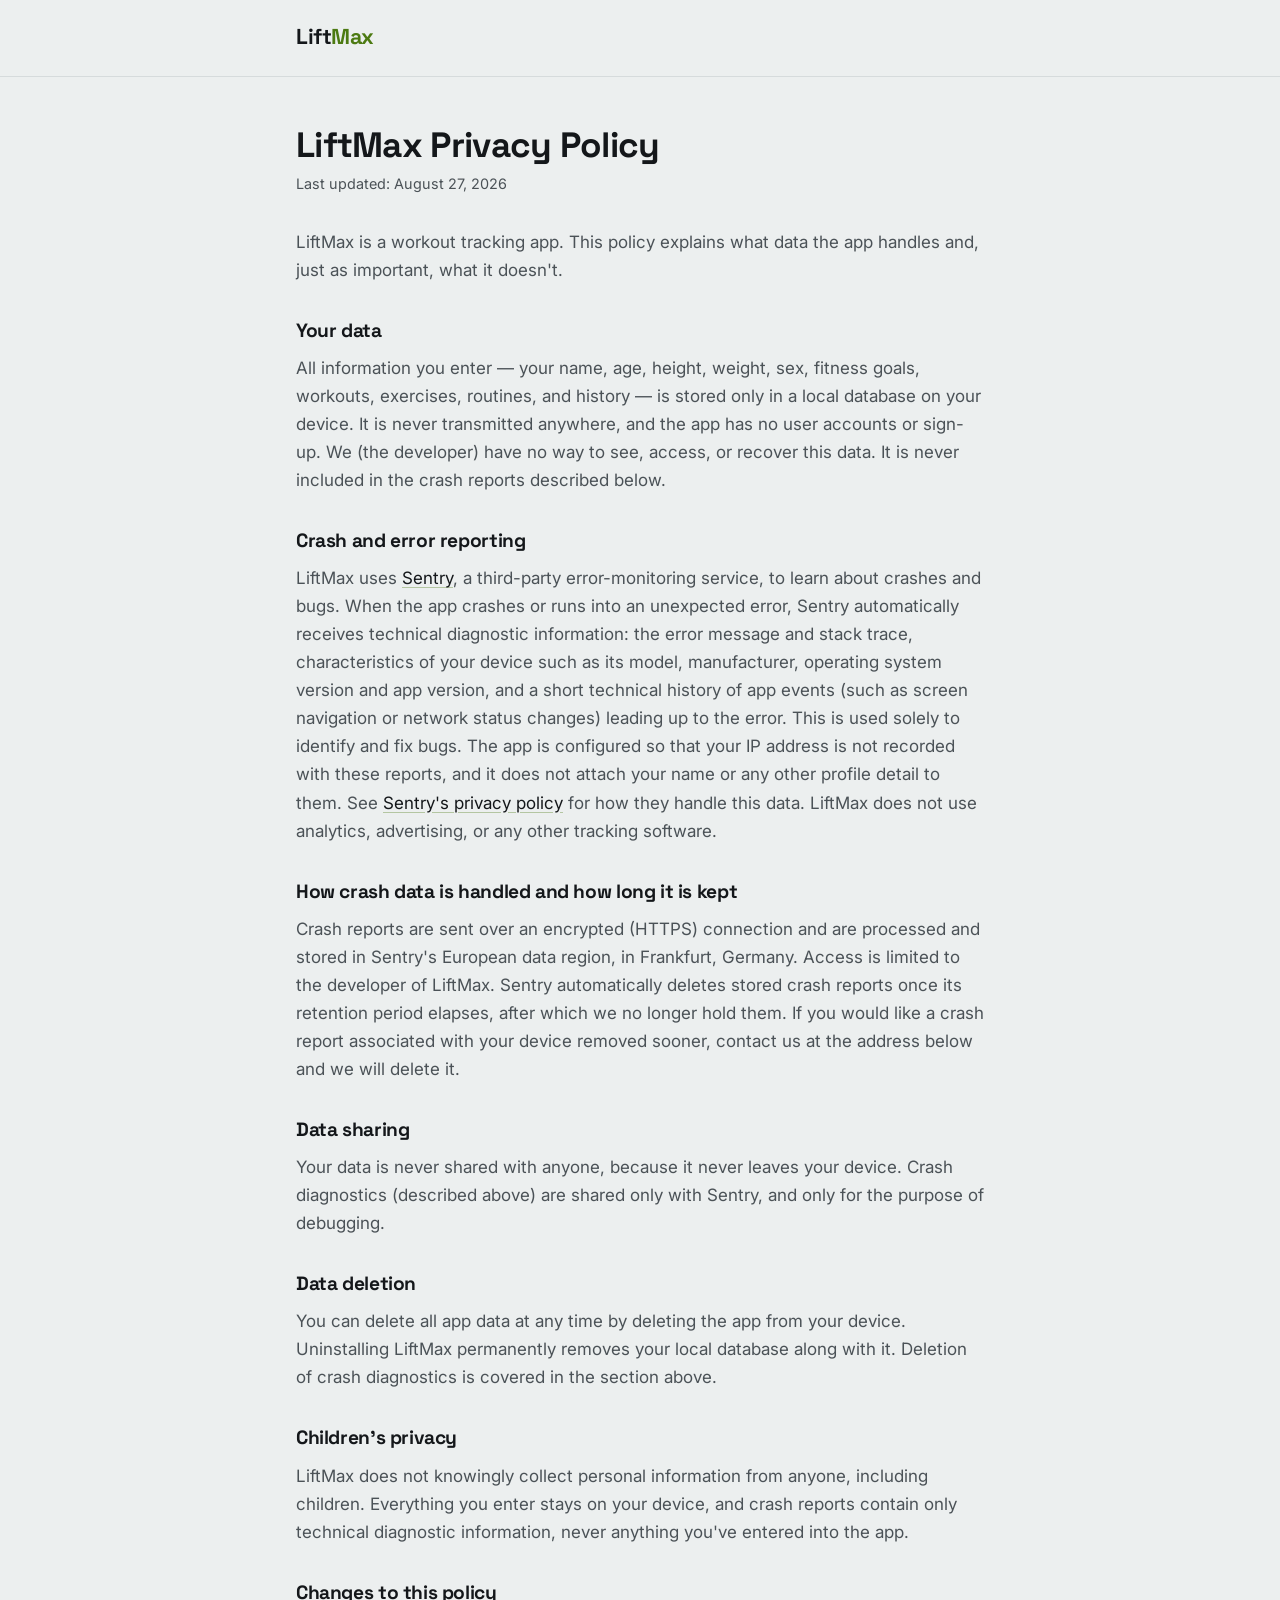
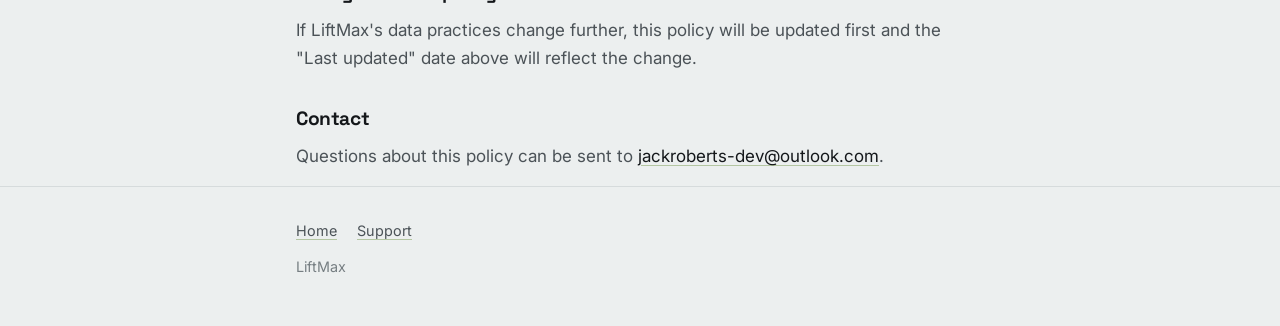
==== privacy/index.html @ 04781807 "Merge the homepage and the privacy policy onto one domain Two Pages sites become one. The homepage c" ====
<!doctype html>
<html lang="en">
<head>
<meta charset="utf-8">
<meta name="viewport" content="width=device-width, initial-scale=1">
<title>LiftMax Privacy Policy</title>
<meta name="description" content="What data the LiftMax strength training app handles, and what it doesn't. Training data never leaves your device.">
<meta name="theme-color" content="#0B0D0E">

<meta property="og:type" content="website">
<meta property="og:title" content="LiftMax Privacy Policy">
<meta property="og:url" content="https://liftmax.co.uk/privacy/">

<link rel="icon" href="../favicon.png" type="image/png">
<link rel="canonical" href="https://liftmax.co.uk/privacy/">

<link rel="preconnect" href="https://fonts.googleapis.com">
<link rel="preconnect" href="https://fonts.gstatic.com" crossorigin>
<link href="https://fonts.googleapis.com/css2?family=Space+Grotesk:wght@500;700&family=Inter:wght@400;500;600&family=JetBrains+Mono:wght@500&display=swap" rel="stylesheet">

<link rel="stylesheet" href="../styles.css">
</head>
<body>

<!-- ── The policy text below is carried over byte for byte from the
     LiftMax-Privacy repo, deliberately. It is the document Play Console's
     data-safety declaration is written against (see docs/play-data-safety.md
     in the app repo), so the two have to keep agreeing with each other.
     Presentation moved onto the site's stylesheet; not one word of the policy
     changed with it. ─────────────────────────────────────────────────── -->

<header>
  <div class="wrap">
    <a class="wordmark" href="../">Lift<span>Max</span></a>
  </div>
</header>

<main class="wrap">
  <div class="prose">
    <h1>LiftMax Privacy Policy</h1>
    <p class="updated">Last updated: August 27, 2026</p>

<p>LiftMax is a workout tracking app. This policy explains what data the app handles and, just as
important, what it doesn't.</p>

<h2>Your data</h2>
<p>All information you enter &mdash; your name, age, height, weight, sex, fitness goals, workouts,
exercises, routines, and history &mdash; is stored only in a local database on your device. It is
never transmitted anywhere, and the app has no user accounts or sign-up. We (the developer) have no
way to see, access, or recover this data. It is never included in the crash reports described
below.</p>

<h2>Crash and error reporting</h2>
<p>LiftMax uses <a href="https://sentry.io">Sentry</a>, a third-party error-monitoring service, to
learn about crashes and bugs. When the app crashes or runs into an unexpected error, Sentry
automatically receives technical diagnostic information: the error message and stack trace,
characteristics of your device such as its model, manufacturer, operating system version and app
version, and a short technical history of app events (such as screen navigation or network status
changes) leading up to the error. This is used solely to identify and fix bugs. The app is
configured so that your IP address is not recorded with these reports, and it does not attach your
name or any other profile detail to them. See <a href="https://sentry.io/legal/privacy/">Sentry's
privacy policy</a> for how they handle this data. LiftMax does not use analytics, advertising, or
any other tracking software.</p>

<h2>How crash data is handled and how long it is kept</h2>
<p>Crash reports are sent over an encrypted (HTTPS) connection and are processed and stored in
Sentry's European data region, in Frankfurt, Germany. Access is limited to the developer of LiftMax.
Sentry automatically deletes stored crash reports once its retention period elapses, after which we
no longer hold them. If you would like a crash report associated with your device removed sooner,
contact us at the address below and we will delete it.</p>

<h2>Data sharing</h2>
<p>Your data is never shared with anyone, because it never leaves your device. Crash diagnostics
(described above) are shared only with Sentry, and only for the purpose of debugging.</p>

<h2>Data deletion</h2>
<p>You can delete all app data at any time by deleting the app from your device. Uninstalling
LiftMax permanently removes your local database along with it. Deletion of crash diagnostics is
covered in the section above.</p>

<h2>Children's privacy</h2>
<p>LiftMax does not knowingly collect personal information from anyone, including children.
Everything you enter stays on your device, and crash reports contain only technical diagnostic
information, never anything you've entered into the app.</p>

<h2>Changes to this policy</h2>
<p>If LiftMax's data practices change further, this policy will be updated first and the "Last
updated" date above will reflect the change.</p>

<h2>Contact</h2>
<p>Questions about this policy can be sent to
<a href="mailto:jackroberts-dev@outlook.com">jackroberts-dev@outlook.com</a>.</p>
  </div>
</main>

<footer>
  <div class="wrap">
    <nav>
      <a href="../">Home</a>
      <a href="mailto:jackroberts-dev@outlook.com">Support</a>
    </nav>
    <p style="margin:0">LiftMax</p>
  </div>
</footer>

</body>
</html>
---- styles.css ----
/* Shared by every page on liftmax.co.uk.
   Lifted out of the homepage's inline <style> when the privacy policy moved
   in from its own repo — two pages on one domain that looked like two
   different products was the thing worth fixing, and duplicating the palette
   into each file is how they drift apart again. */

/* LiftMax "Volt" palette — values taken from src/theme/colors.ts in the app
   repo. Dark is the brand's native mode; light is a same-hierarchy inversion.
   The accent is a reward signal: see the note above .prescription for the
   rule about where it is allowed to appear. */
:root {
  --bg: #0B0D0E;
  --surface: #14171A;
  --surface-raised: #1D2124;
  --border: #2A2F33;
  --text: #F7F9F9;
  --text-secondary: #9AA3A8;
  --text-muted: #5B6368;
  --accent: #C6FF3C;
  --accent-text: #0B0D0E;
  --accent-soft: rgba(198, 255, 60, 0.10);
  --accent-border: rgba(198, 255, 60, 0.35);
  --data: #3CD7FF;
}

@media (prefers-color-scheme: light) {
  :root {
    --bg: #ECEFEF;
    --surface: #FFFFFF;
    --surface-raised: #F7F8F8;
    --border: #D6DBDC;
    --text: #14171A;
    --text-secondary: #4B5257;
    --text-muted: #767E82;
    /* Deepened from the dark-mode hues: neon volt reads as a highlighter
       on a light page, and #C6FF3C on white fails AA outright. */
    --accent: #4C7A12;
    --accent-text: #F7F9F9;
    --accent-soft: rgba(76, 122, 18, 0.10);
    --accent-border: rgba(76, 122, 18, 0.35);
    --data: #0E7FA3;
  }
}

*, *::before, *::after { box-sizing: border-box; }

body {
  margin: 0;
  background: var(--bg);
  color: var(--text);
  font-family: 'Inter', system-ui, -apple-system, 'Segoe UI', sans-serif;
  font-size: 17px;
  line-height: 1.65;
  -webkit-font-smoothing: antialiased;
}

.wrap {
  max-width: 46rem;
  margin: 0 auto;
  padding: 0 1.5rem;
}

h1, h2, .wordmark {
  font-family: 'Space Grotesk', system-ui, sans-serif;
  letter-spacing: -0.02em;
  line-height: 1.15;
}

/* ── Header ─────────────────────────────────────────────── */
header {
  border-bottom: 1px solid var(--border);
  padding: 1.5rem 0;
}
.wordmark {
  font-size: 1.35rem;
  font-weight: 700;
  margin: 0;
}
/* The accent's first of two appearances on the homepage. */
.wordmark span { color: var(--accent); }
/* On the inner pages the wordmark is the way back out. */
a.wordmark { text-decoration: none; color: var(--text); }

/* ── Hero ───────────────────────────────────────────────── */
.hero { padding: 4.5rem 0 3.5rem; }
.hero h1 {
  font-size: clamp(2rem, 6vw, 3rem);
  font-weight: 700;
  margin: 0 0 1.25rem;
  text-wrap: balance;
}
.hero p {
  font-size: 1.15rem;
  color: var(--text-secondary);
  margin: 0 0 1.25rem;
  max-width: 34rem;
}

.status {
  display: inline-block;
  font-size: 0.85rem;
  color: var(--text-secondary);
  background: var(--surface);
  border: 1px solid var(--border);
  border-radius: 999px;
  padding: 0.3rem 0.85rem;
}

/* ── The prescription card ──────────────────────────────── */
/* A concrete example beats a paragraph describing one. This is the
   shape of the app's central output. */
.card {
  background: var(--surface);
  border: 1px solid var(--border);
  border-radius: 14px;
  padding: 1.4rem 1.5rem;
  margin: 2.5rem 0 0;
}
.card .label {
  font-size: 0.72rem;
  text-transform: uppercase;
  letter-spacing: 0.09em;
  color: var(--text-muted);
  font-weight: 600;
  margin: 0 0 0.6rem;
}
.card .exercise {
  font-family: 'Space Grotesk', sans-serif;
  font-size: 1.05rem;
  font-weight: 500;
  margin: 0 0 0.5rem;
}
/* Tabular figures — weights and reps are meant to be trusted at a glance. */
.card .prescription {
  font-family: 'JetBrains Mono', ui-monospace, monospace;
  font-weight: 500;
  font-size: 1.5rem;
  font-variant-numeric: tabular-nums;
  /* The accent's second and last appearance: a recommendation is exactly
     the "earned, not hyped" moment it is reserved for. */
  color: var(--accent);
  margin: 0 0 0.6rem;
}
.card .why {
  font-size: 0.9rem;
  color: var(--text-secondary);
  margin: 0;
}

/* ── Sections ───────────────────────────────────────────── */
section { padding: 3rem 0; border-top: 1px solid var(--border); }
section:first-of-type { border-top: 0; }

h2 {
  font-size: 1.5rem;
  font-weight: 700;
  margin: 0 0 1.25rem;
}
p { margin: 0 0 1rem; }
p:last-child { margin-bottom: 0; }

.lead { color: var(--text-secondary); }

ul { padding-left: 1.15rem; margin: 0 0 1rem; }
li { margin-bottom: 0.55rem; color: var(--text-secondary); }
li strong { color: var(--text); font-weight: 600; }
li:last-child { margin-bottom: 0; }

a {
  color: var(--text);
  text-decoration-color: var(--accent-border);
  text-underline-offset: 3px;
}
a:hover { text-decoration-color: var(--accent); }

/* ── Support ────────────────────────────────────────────── */
.support {
  background: var(--surface);
  border: 1px solid var(--border);
  border-radius: 14px;
  padding: 1.5rem;
}
.email {
  font-family: 'JetBrains Mono', ui-monospace, monospace;
  font-size: 0.95rem;
  word-break: break-all;
}

/* ── Prose pages (the policy) ───────────────────────────── */
/* The policy arrived as one long run of h2/p with no section rules, and it
   reads better that way — a legal document is not a set of feature cards.
   This gives it the site's type and rhythm without the dividers. */
.prose { padding: 3rem 0 1rem; }
.prose h1 { font-size: clamp(1.7rem, 5vw, 2.2rem); font-weight: 700; margin: 0 0 0.4rem; }
.prose h2 { font-size: 1.2rem; margin: 2.25rem 0 0.75rem; }
.prose p { color: var(--text-secondary); }
.updated {
  color: var(--text-muted);
  font-size: 0.9rem;
  margin: 0 0 2rem;
}

/* ── Footer ─────────────────────────────────────────────── */
footer {
  border-top: 1px solid var(--border);
  padding: 2rem 0 3rem;
  font-size: 0.9rem;
  color: var(--text-muted);
}
footer a { color: var(--text-secondary); }
footer nav { margin-bottom: 0.75rem; display: flex; gap: 1.25rem; flex-wrap: wrap; }

@media (max-width: 30rem) {
  body { font-size: 16px; }
  .hero { padding: 3rem 0 2.5rem; }
  section { padding: 2.25rem 0; }
}
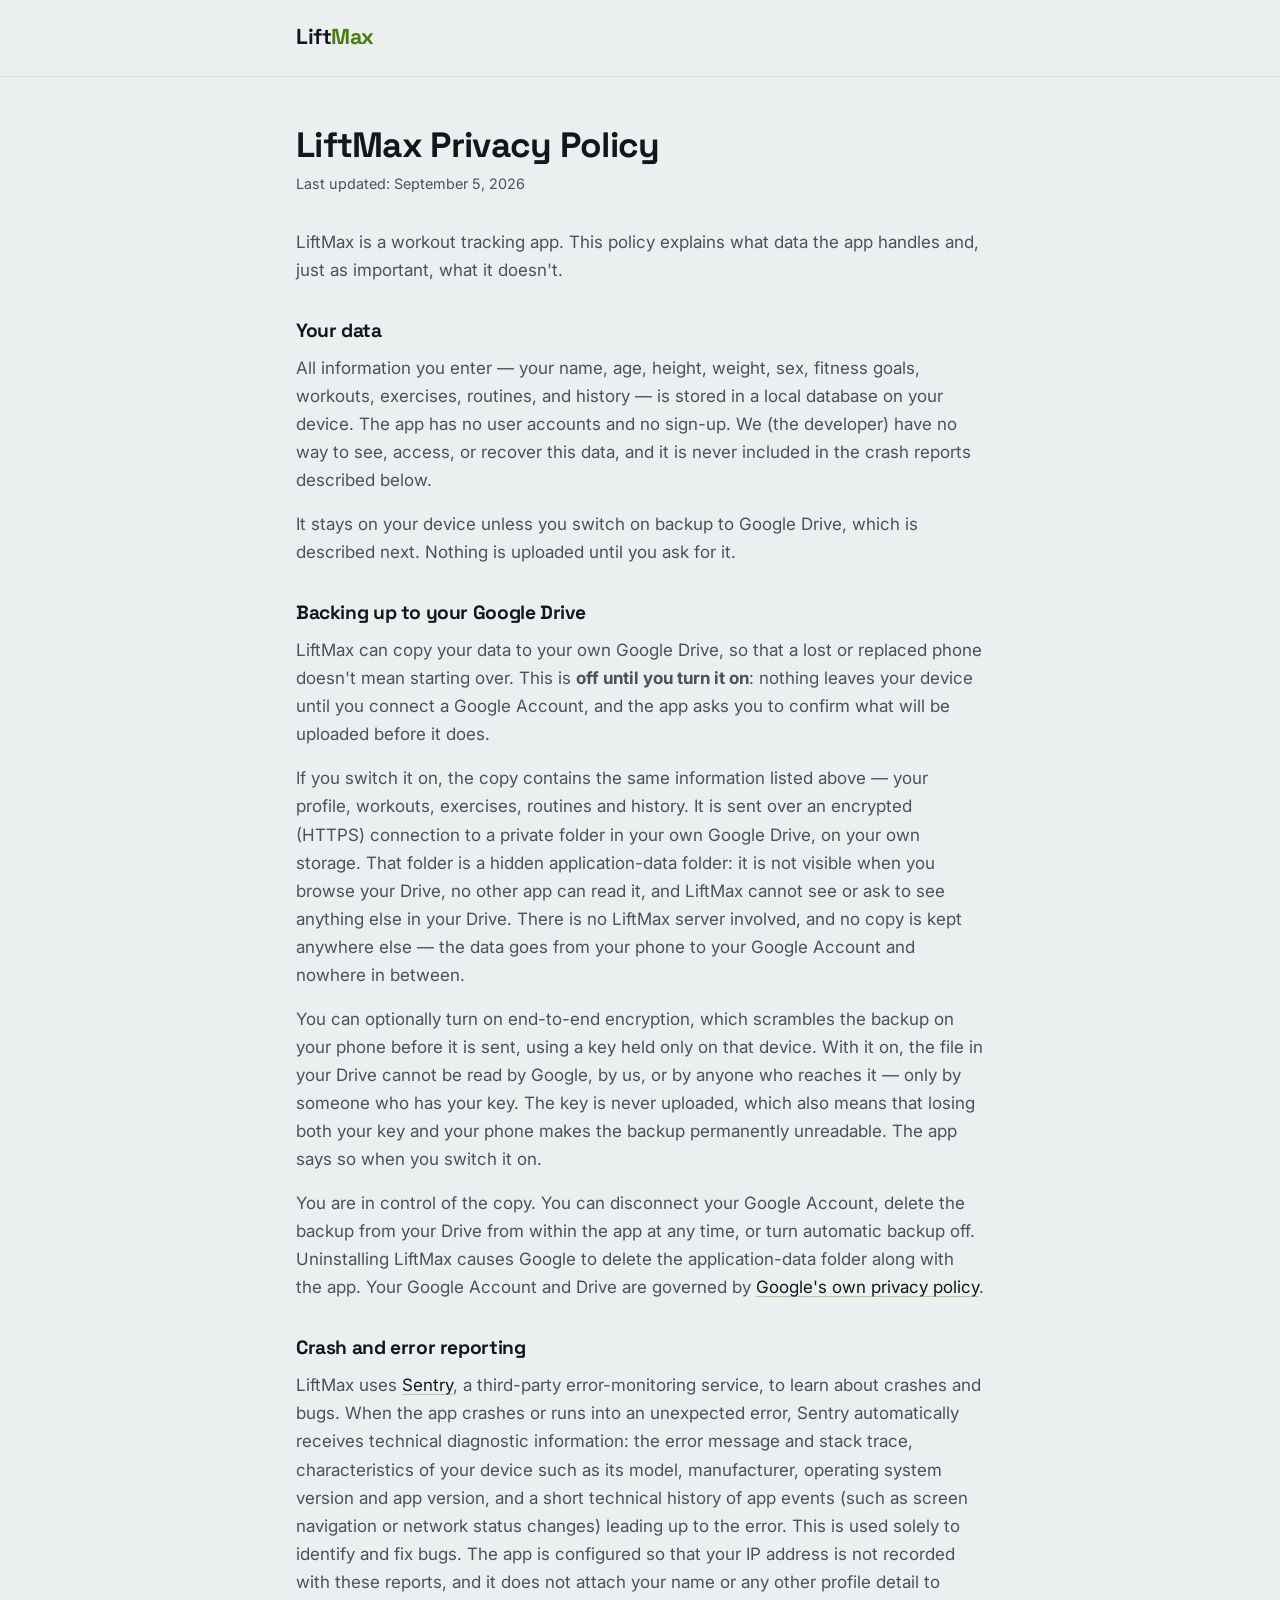
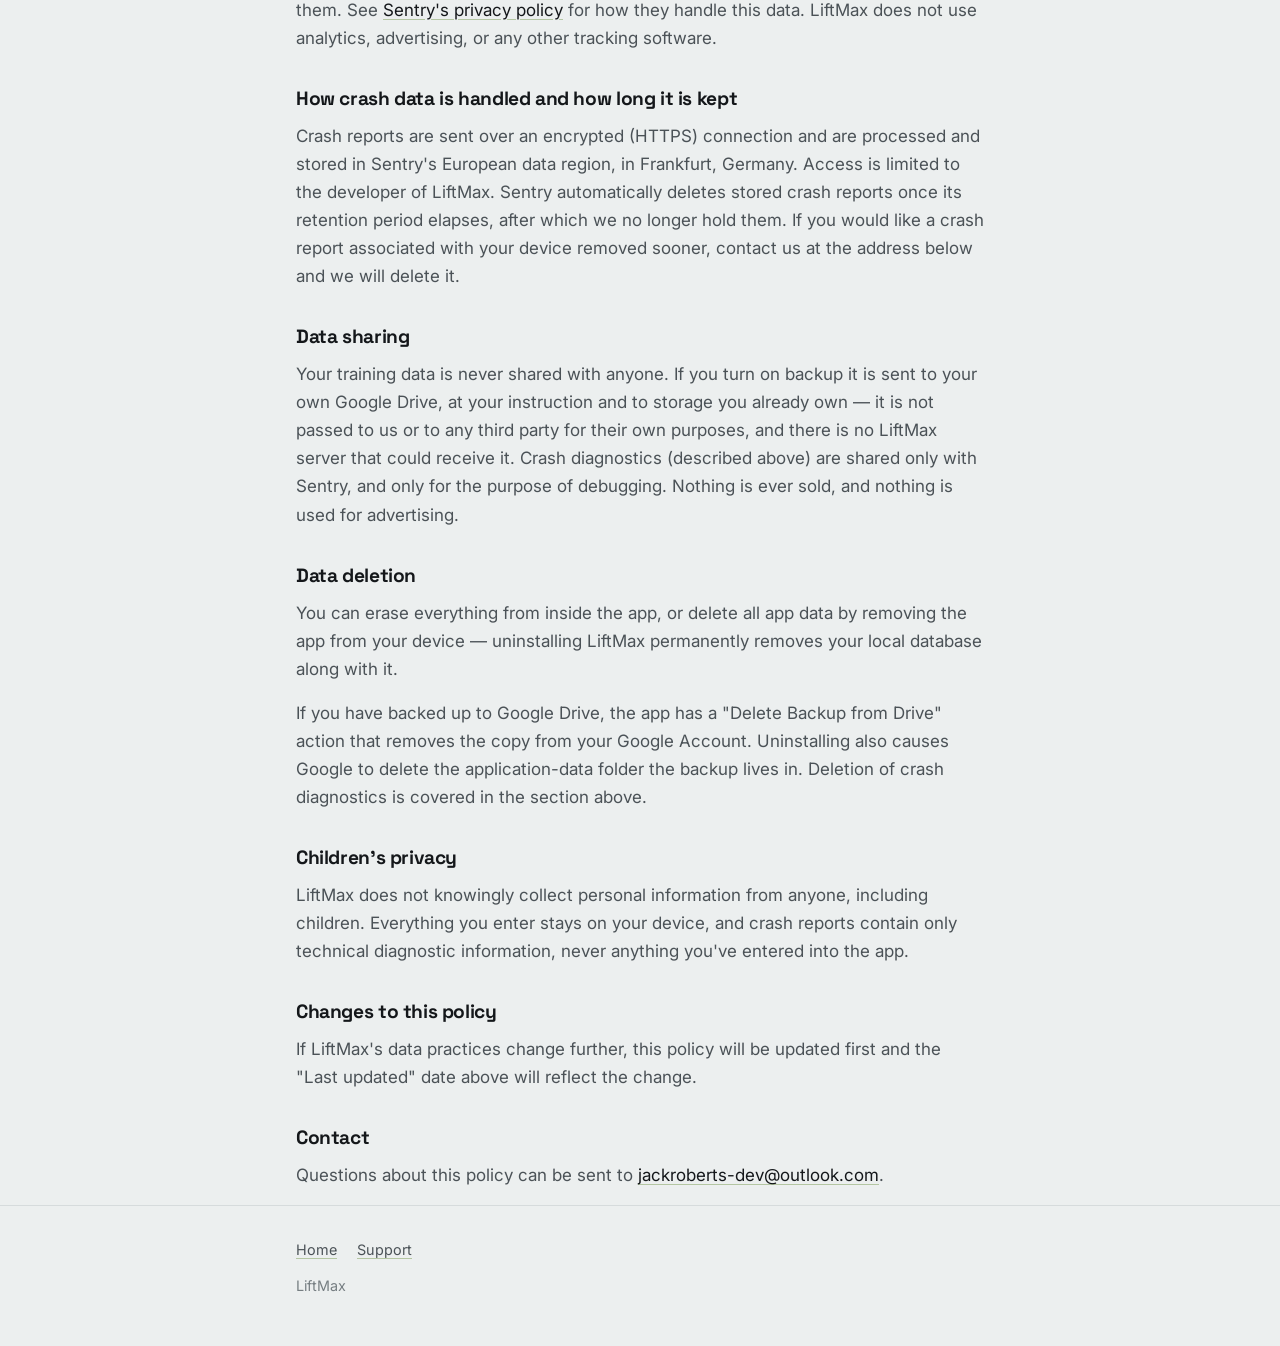
==== commit a8c1da0d: "Say that backup goes to Drive, because it does now The policy said training data "is never transmitt" ====
--- a/privacy/index.html
+++ b/privacy/index.html
@@ -4,7 +4,7 @@
 <meta charset="utf-8">
 <meta name="viewport" content="width=device-width, initial-scale=1">
 <title>LiftMax Privacy Policy</title>
-<meta name="description" content="What data the LiftMax strength training app handles, and what it doesn't. Training data never leaves your device.">
+<meta name="description" content="What data the LiftMax strength training app handles, and what it doesn't. Stored on your device; backed up to your own Google Drive only if you turn it on.">
 <meta name="theme-color" content="#0B0D0E">
 
 <meta property="og:type" content="website">
@@ -38,17 +38,41 @@
 <main class="wrap">
   <div class="prose">
     <h1>LiftMax Privacy Policy</h1>
-    <p class="updated">Last updated: August 27, 2026</p>
+    <p class="updated">Last updated: September 5, 2026</p>
 
 <p>LiftMax is a workout tracking app. This policy explains what data the app handles and, just as
 important, what it doesn't.</p>
 
 <h2>Your data</h2>
 <p>All information you enter &mdash; your name, age, height, weight, sex, fitness goals, workouts,
-exercises, routines, and history &mdash; is stored only in a local database on your device. It is
-never transmitted anywhere, and the app has no user accounts or sign-up. We (the developer) have no
-way to see, access, or recover this data. It is never included in the crash reports described
-below.</p>
+exercises, routines, and history &mdash; is stored in a local database on your device. The app has
+no user accounts and no sign-up. We (the developer) have no way to see, access, or recover this
+data, and it is never included in the crash reports described below.</p>
+<p>It stays on your device unless you switch on backup to Google Drive, which is described next.
+Nothing is uploaded until you ask for it.</p>
+
+<h2>Backing up to your Google Drive</h2>
+<p>LiftMax can copy your data to your own Google Drive, so that a lost or replaced phone doesn't
+mean starting over. This is <strong>off until you turn it on</strong>: nothing leaves your device
+until you connect a Google Account, and the app asks you to confirm what will be uploaded before it
+does.</p>
+<p>If you switch it on, the copy contains the same information listed above &mdash; your profile,
+workouts, exercises, routines and history. It is sent over an encrypted (HTTPS) connection to a
+private folder in your own Google Drive, on your own storage. That folder is a hidden
+application-data folder: it is not visible when you browse your Drive, no other app can read it, and
+LiftMax cannot see or ask to see anything else in your Drive. There is no LiftMax server involved,
+and no copy is kept anywhere else &mdash; the data goes from your phone to your Google Account and
+nowhere in between.</p>
+<p>You can optionally turn on end-to-end encryption, which scrambles the backup on your phone before
+it is sent, using a key held only on that device. With it on, the file in your Drive cannot be read
+by Google, by us, or by anyone who reaches it &mdash; only by someone who has your key. The key is
+never uploaded, which also means that losing both your key and your phone makes the backup
+permanently unreadable. The app says so when you switch it on.</p>
+<p>You are in control of the copy. You can disconnect your Google Account, delete the backup from
+your Drive from within the app at any time, or turn automatic backup off. Uninstalling LiftMax
+causes Google to delete the application-data folder along with the app. Your Google Account and
+Drive are governed by <a href="https://policies.google.com/privacy">Google's own privacy
+policy</a>.</p>
 
 <h2>Crash and error reporting</h2>
 <p>LiftMax uses <a href="https://sentry.io">Sentry</a>, a third-party error-monitoring service, to
@@ -70,13 +94,19 @@
 contact us at the address below and we will delete it.</p>
 
 <h2>Data sharing</h2>
-<p>Your data is never shared with anyone, because it never leaves your device. Crash diagnostics
-(described above) are shared only with Sentry, and only for the purpose of debugging.</p>
+<p>Your training data is never shared with anyone. If you turn on backup it is sent to your own
+Google Drive, at your instruction and to storage you already own &mdash; it is not passed to us or
+to any third party for their own purposes, and there is no LiftMax server that could receive it.
+Crash diagnostics (described above) are shared only with Sentry, and only for the purpose of
+debugging. Nothing is ever sold, and nothing is used for advertising.</p>
 
 <h2>Data deletion</h2>
-<p>You can delete all app data at any time by deleting the app from your device. Uninstalling
-LiftMax permanently removes your local database along with it. Deletion of crash diagnostics is
-covered in the section above.</p>
+<p>You can erase everything from inside the app, or delete all app data by removing the app from
+your device &mdash; uninstalling LiftMax permanently removes your local database along with it.</p>
+<p>If you have backed up to Google Drive, the app has a "Delete Backup from Drive" action that
+removes the copy from your Google Account. Uninstalling also causes Google to delete the
+application-data folder the backup lives in. Deletion of crash diagnostics is covered in the section
+above.</p>
 
 <h2>Children's privacy</h2>
 <p>LiftMax does not knowingly collect personal information from anyone, including children.
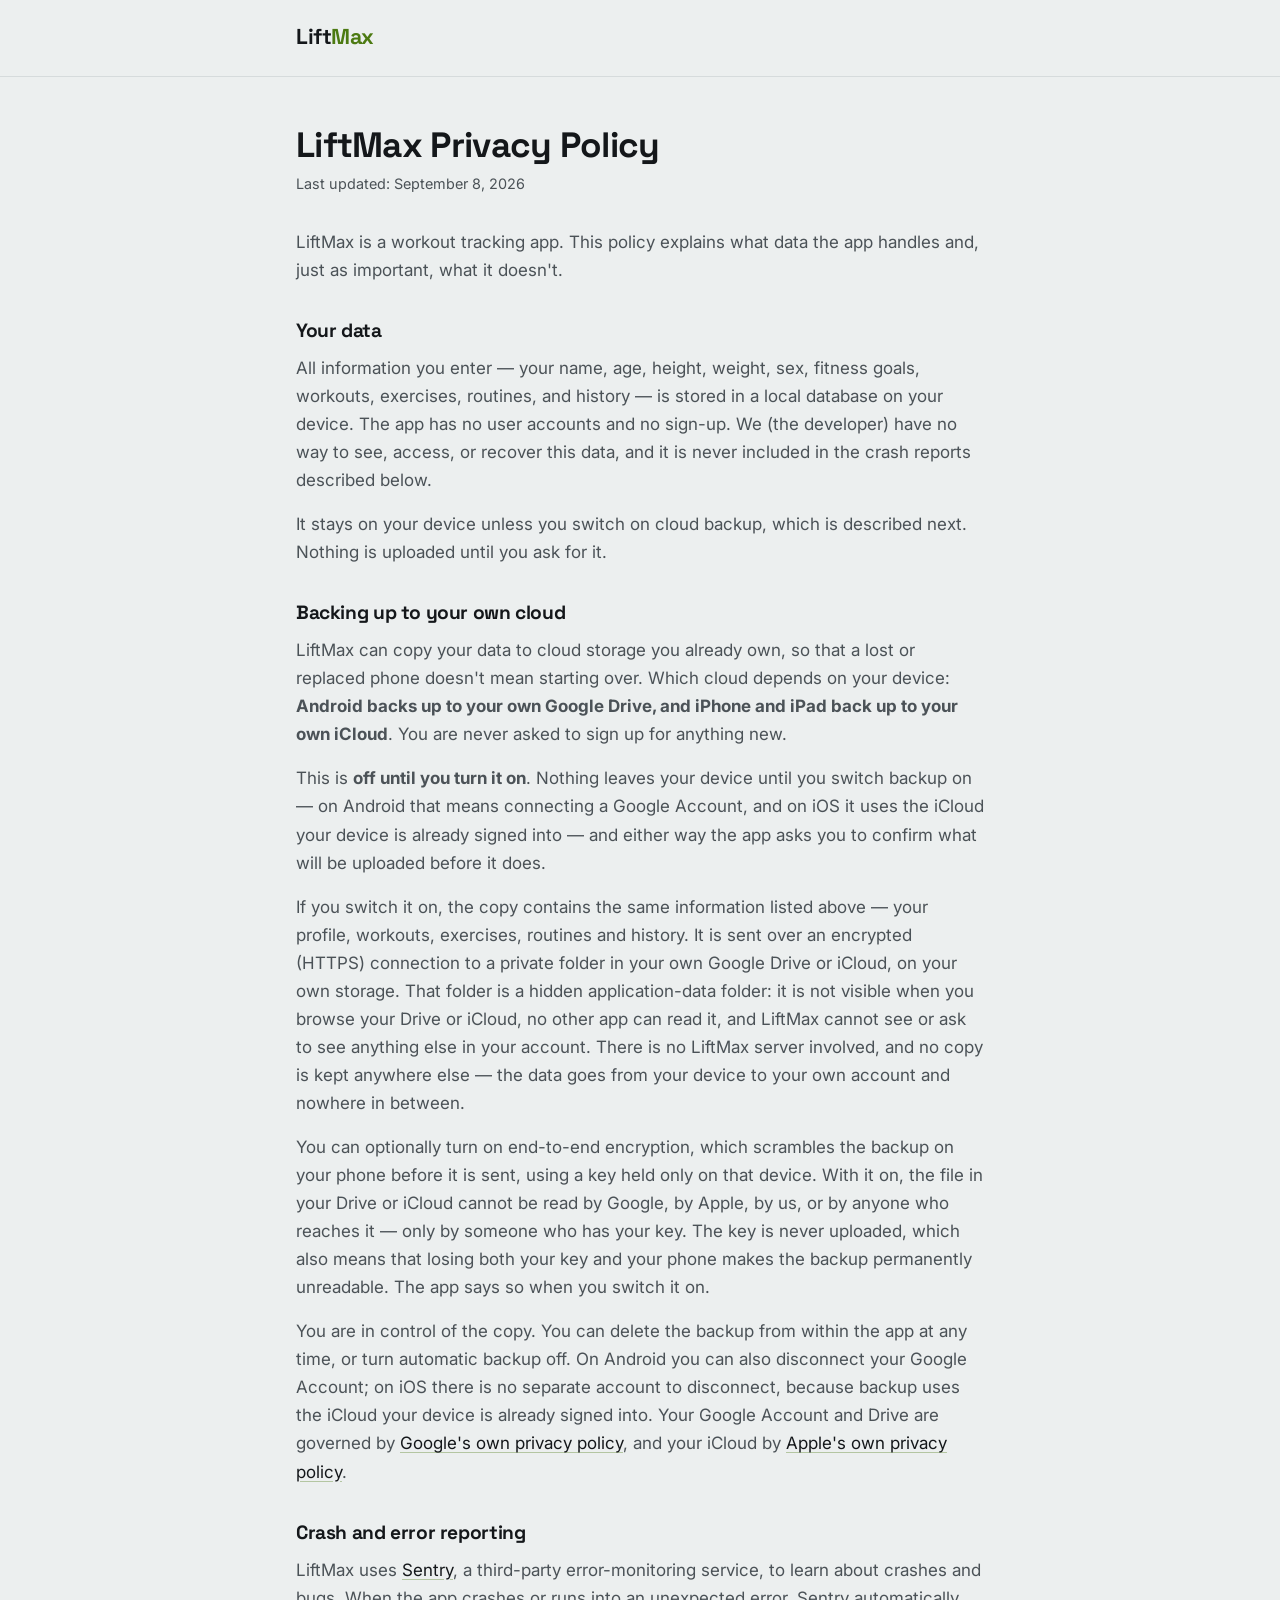
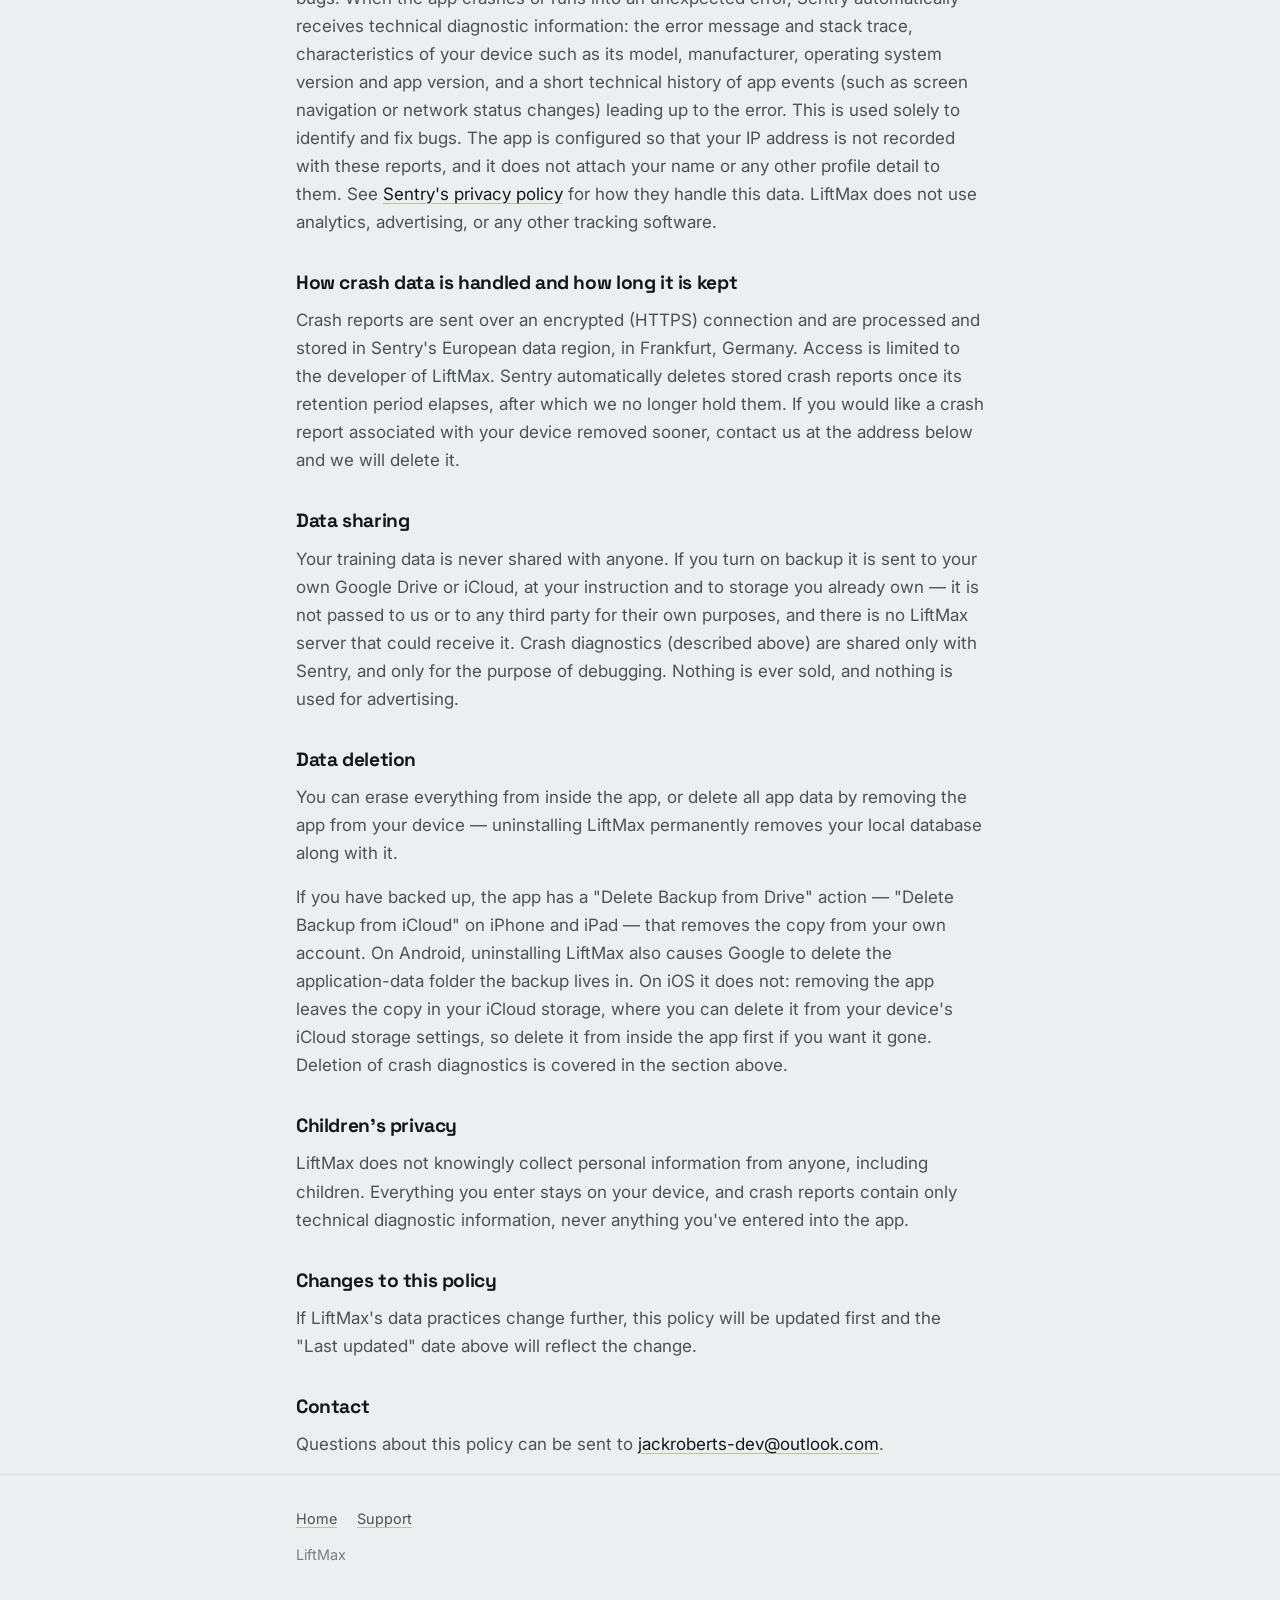
==== commit f8d66fcb: "Stop telling iPhone users their backup goes to Drive The policy described one cloud backup, to Googl" ====
--- a/privacy/index.html
+++ b/privacy/index.html
@@ -4,7 +4,7 @@
 <meta charset="utf-8">
 <meta name="viewport" content="width=device-width, initial-scale=1">
 <title>LiftMax Privacy Policy</title>
-<meta name="description" content="What data the LiftMax strength training app handles, and what it doesn't. Stored on your device; backed up to your own Google Drive only if you turn it on.">
+<meta name="description" content="What data the LiftMax strength training app handles, and what it doesn't. Stored on your device; backed up to your own Google Drive or iCloud only if you turn it on.">
 <meta name="theme-color" content="#0B0D0E">
 
 <meta property="og:type" content="website">
@@ -22,12 +22,14 @@
 </head>
 <body>
 
-<!-- ── The policy text below is carried over byte for byte from the
-     LiftMax-Privacy repo, deliberately. It is the document Play Console's
-     data-safety declaration is written against (see docs/play-data-safety.md
-     in the app repo), so the two have to keep agreeing with each other.
-     Presentation moved onto the site's stylesheet; not one word of the policy
-     changed with it. ─────────────────────────────────────────────────── -->
+<!-- ── The policy text below came over byte for byte from the LiftMax-Privacy
+     repo, and stayed that way until iOS. It is the document both store
+     declarations are written against — docs/play-data-safety.md and
+     docs/app-privacy.md in the app repo — so the three have to keep agreeing
+     with each other. Presentation moved onto the site's stylesheet without
+     touching a word; the September 2026 edit is the first change to the text
+     itself, and it exists because the app now backs up to iCloud on iOS and
+     this document named only Google. ──────────────────────────────────── -->
 
 <header>
   <div class="wrap">
@@ -38,7 +40,7 @@
 <main class="wrap">
   <div class="prose">
     <h1>LiftMax Privacy Policy</h1>
-    <p class="updated">Last updated: September 5, 2026</p>
+    <p class="updated">Last updated: September 8, 2026</p>
 
 <p>LiftMax is a workout tracking app. This policy explains what data the app handles and, just as
 important, what it doesn't.</p>
@@ -48,31 +50,36 @@
 exercises, routines, and history &mdash; is stored in a local database on your device. The app has
 no user accounts and no sign-up. We (the developer) have no way to see, access, or recover this
 data, and it is never included in the crash reports described below.</p>
-<p>It stays on your device unless you switch on backup to Google Drive, which is described next.
-Nothing is uploaded until you ask for it.</p>
+<p>It stays on your device unless you switch on cloud backup, which is described next. Nothing is
+uploaded until you ask for it.</p>
 
-<h2>Backing up to your Google Drive</h2>
-<p>LiftMax can copy your data to your own Google Drive, so that a lost or replaced phone doesn't
-mean starting over. This is <strong>off until you turn it on</strong>: nothing leaves your device
-until you connect a Google Account, and the app asks you to confirm what will be uploaded before it
-does.</p>
+<h2>Backing up to your own cloud</h2>
+<p>LiftMax can copy your data to cloud storage you already own, so that a lost or replaced phone
+doesn't mean starting over. Which cloud depends on your device: <strong>Android backs up to your own
+Google Drive, and iPhone and iPad back up to your own iCloud</strong>. You are never asked to sign
+up for anything new.</p>
+<p>This is <strong>off until you turn it on</strong>. Nothing leaves your device until you switch
+backup on &mdash; on Android that means connecting a Google Account, and on iOS it uses the iCloud
+your device is already signed into &mdash; and either way the app asks you to confirm what will be
+uploaded before it does.</p>
 <p>If you switch it on, the copy contains the same information listed above &mdash; your profile,
 workouts, exercises, routines and history. It is sent over an encrypted (HTTPS) connection to a
-private folder in your own Google Drive, on your own storage. That folder is a hidden
-application-data folder: it is not visible when you browse your Drive, no other app can read it, and
-LiftMax cannot see or ask to see anything else in your Drive. There is no LiftMax server involved,
-and no copy is kept anywhere else &mdash; the data goes from your phone to your Google Account and
-nowhere in between.</p>
+private folder in your own Google Drive or iCloud, on your own storage. That folder is a hidden
+application-data folder: it is not visible when you browse your Drive or iCloud, no other app can
+read it, and LiftMax cannot see or ask to see anything else in your account. There is no LiftMax
+server involved, and no copy is kept anywhere else &mdash; the data goes from your device to your
+own account and nowhere in between.</p>
 <p>You can optionally turn on end-to-end encryption, which scrambles the backup on your phone before
-it is sent, using a key held only on that device. With it on, the file in your Drive cannot be read
-by Google, by us, or by anyone who reaches it &mdash; only by someone who has your key. The key is
-never uploaded, which also means that losing both your key and your phone makes the backup
-permanently unreadable. The app says so when you switch it on.</p>
-<p>You are in control of the copy. You can disconnect your Google Account, delete the backup from
-your Drive from within the app at any time, or turn automatic backup off. Uninstalling LiftMax
-causes Google to delete the application-data folder along with the app. Your Google Account and
-Drive are governed by <a href="https://policies.google.com/privacy">Google's own privacy
-policy</a>.</p>
+it is sent, using a key held only on that device. With it on, the file in your Drive or iCloud
+cannot be read by Google, by Apple, by us, or by anyone who reaches it &mdash; only by someone who
+has your key. The key is never uploaded, which also means that losing both your key and your phone
+makes the backup permanently unreadable. The app says so when you switch it on.</p>
+<p>You are in control of the copy. You can delete the backup from within the app at any time, or
+turn automatic backup off. On Android you can also disconnect your Google Account; on iOS there is
+no separate account to disconnect, because backup uses the iCloud your device is already signed
+into. Your Google Account and Drive are governed by
+<a href="https://policies.google.com/privacy">Google's own privacy policy</a>, and your iCloud by
+<a href="https://www.apple.com/legal/privacy/">Apple's own privacy policy</a>.</p>
 
 <h2>Crash and error reporting</h2>
 <p>LiftMax uses <a href="https://sentry.io">Sentry</a>, a third-party error-monitoring service, to
@@ -95,18 +102,20 @@
 
 <h2>Data sharing</h2>
 <p>Your training data is never shared with anyone. If you turn on backup it is sent to your own
-Google Drive, at your instruction and to storage you already own &mdash; it is not passed to us or
-to any third party for their own purposes, and there is no LiftMax server that could receive it.
-Crash diagnostics (described above) are shared only with Sentry, and only for the purpose of
-debugging. Nothing is ever sold, and nothing is used for advertising.</p>
+Google Drive or iCloud, at your instruction and to storage you already own &mdash; it is not passed
+to us or to any third party for their own purposes, and there is no LiftMax server that could
+receive it. Crash diagnostics (described above) are shared only with Sentry, and only for the
+purpose of debugging. Nothing is ever sold, and nothing is used for advertising.</p>
 
 <h2>Data deletion</h2>
 <p>You can erase everything from inside the app, or delete all app data by removing the app from
 your device &mdash; uninstalling LiftMax permanently removes your local database along with it.</p>
-<p>If you have backed up to Google Drive, the app has a "Delete Backup from Drive" action that
-removes the copy from your Google Account. Uninstalling also causes Google to delete the
-application-data folder the backup lives in. Deletion of crash diagnostics is covered in the section
-above.</p>
+<p>If you have backed up, the app has a "Delete Backup from Drive" action &mdash; "Delete Backup
+from iCloud" on iPhone and iPad &mdash; that removes the copy from your own account. On Android,
+uninstalling LiftMax also causes Google to delete the application-data folder the backup lives in.
+On iOS it does not: removing the app leaves the copy in your iCloud storage, where you can delete it
+from your device's iCloud storage settings, so delete it from inside the app first if you want it
+gone. Deletion of crash diagnostics is covered in the section above.</p>
 
 <h2>Children's privacy</h2>
 <p>LiftMax does not knowingly collect personal information from anyone, including children.
--- a/styles.css
+++ b/styles.css
@@ -76,7 +76,9 @@
   font-weight: 700;
   margin: 0;
 }
-/* The accent's first of two appearances on the homepage. */
+/* The accent's first appearance on the homepage. The static page has two;
+   the live demo adds the slider thumb and the "too easy" grade, both of
+   which are making the same claim the accent is reserved for. */
 .wordmark span { color: var(--accent); }
 /* On the inner pages the wordmark is the way back out. */
 a.wordmark { text-decoration: none; color: var(--text); }
@@ -136,8 +138,9 @@
   font-weight: 500;
   font-size: 1.5rem;
   font-variant-numeric: tabular-nums;
-  /* The accent's second and last appearance: a recommendation is exactly
-     the "earned, not hyped" moment it is reserved for. */
+  /* The accent's second appearance, and the last one on the page as it
+     renders without JavaScript: a recommendation is exactly the "earned,
+     not hyped" moment it is reserved for. */
   color: var(--accent);
   margin: 0 0 0.6rem;
 }
@@ -215,3 +218,348 @@
   .hero { padding: 3rem 0 2.5rem; }
   section { padding: 2.25rem 0; }
 }
+
+/* ══ Additions: the live demo, the charts, the screenshots ═══════════
+   Everything below follows the two palette rules the top of this file
+   sets out. The accent stays a reward signal — on this page that is the
+   wordmark and the prescription, and nothing new below claims it except
+   the "too easy" grade, which is the one place the demo is saying the
+   same thing the accent already means: you had more in you, so the load
+   goes up. Data gets --data (Signal Cyan), which the palette has always
+   defined and nothing used until there was a chart to draw. */
+
+h3 {
+  font-family: 'Space Grotesk', system-ui, sans-serif;
+  font-size: 1.1rem;
+  font-weight: 700;
+  letter-spacing: -0.01em;
+  margin: 2rem 0 0.75rem;
+}
+
+/* ── The live demo ──────────────────────────────────────────────── */
+/* The panel is hidden until demo.js reveals it, so a JS-off visitor sees
+   the static card exactly as it was rather than a set of dead inputs. */
+.demo-panel {
+  margin-top: 1.5rem;
+  padding-top: 1.25rem;
+  border-top: 1px solid var(--border);
+}
+/* Scoped to .demo-panel, not left as a bare class: these are <p> inside
+   .hero, whose own `.hero p` rule is more specific than a lone class and was
+   rendering both of them at the hero's 1.15rem lead size. */
+.demo-panel .demo-lede {
+  font-size: 0.9rem;
+  max-width: none;
+  color: var(--text-secondary);
+  margin: 0 0 1rem;
+}
+
+.demo-sessions {
+  list-style: none;
+  padding: 0;
+  margin: 0 0 1rem;
+  display: flex;
+  flex-direction: column;
+  gap: 0.5rem;
+}
+.demo-sessions li {
+  display: grid;
+  grid-template-columns: 1.25rem 1fr 1fr 1.6fr;
+  gap: 0.5rem;
+  align-items: end;
+  margin: 0;
+  color: inherit;
+}
+.sess-n {
+  font-family: 'JetBrains Mono', ui-monospace, monospace;
+  font-size: 0.75rem;
+  color: var(--text-muted);
+  padding-bottom: 0.55rem;
+}
+
+/* One field shape for every control in the demo. */
+.sess-f { display: flex; flex-direction: column; gap: 0.25rem; min-width: 0; }
+.sess-f > span {
+  font-size: 0.68rem;
+  text-transform: uppercase;
+  letter-spacing: 0.07em;
+  color: var(--text-muted);
+  font-weight: 600;
+}
+.sess-f input[type="number"],
+.sess-f select {
+  font-family: 'JetBrains Mono', ui-monospace, monospace;
+  font-variant-numeric: tabular-nums;
+  font-size: 0.95rem;
+  color: var(--text);
+  background: var(--surface-raised);
+  border: 1px solid var(--border);
+  border-radius: 8px;
+  padding: 0.4rem 0.5rem;
+  width: 100%;
+  min-width: 0;
+  appearance: none;
+  -webkit-appearance: none;
+}
+.sess-f select {
+  /* Room for the caret drawn below; kept off `background` so the surface
+     token stays the single source of the fill. */
+  padding-right: 1.6rem;
+  background-image: linear-gradient(45deg, transparent 50%, var(--text-muted) 50%),
+                    linear-gradient(135deg, var(--text-muted) 50%, transparent 50%);
+  background-position: right 0.75rem center, right 0.55rem center;
+  background-size: 5px 5px, 5px 5px;
+  background-repeat: no-repeat;
+}
+.sess-f input:focus-visible,
+.sess-f select:focus-visible {
+  outline: 2px solid var(--accent-border);
+  outline-offset: 1px;
+  border-color: var(--accent-border);
+}
+
+.demo-opts {
+  display: grid;
+  grid-template-columns: 1fr 1fr;
+  gap: 0.75rem;
+  margin-bottom: 1.25rem;
+}
+.demo-days { grid-column: 1 / -1; }
+.demo-days output {
+  font-family: 'JetBrains Mono', ui-monospace, monospace;
+  text-transform: none;
+  letter-spacing: 0;
+  color: var(--text-secondary);
+}
+.demo-days input[type="range"] {
+  width: 100%;
+  accent-color: var(--accent);
+  margin: 0.15rem 0 0;
+}
+
+/* ── The demo's working ─────────────────────────────────────────── */
+.demo-working {
+  display: grid;
+  grid-template-columns: minmax(0, 1fr) minmax(0, 1.1fr);
+  gap: 1.25rem;
+  align-items: center;
+  padding: 1rem;
+  background: var(--surface-raised);
+  border: 1px solid var(--border);
+  border-radius: 10px;
+}
+.demo-chart svg { display: block; width: 100%; height: auto; overflow: visible; }
+.demo-chart .trend-line { fill: none; stroke: var(--data); stroke-width: 2; stroke-linejoin: round; }
+.demo-chart .dot { fill: var(--data); }
+/* Hollow: a lower bound the engine inferred, not a measurement it trusts. */
+.demo-chart .dot-floored { fill: var(--surface-raised); stroke: var(--data); stroke-width: 2; }
+.demo-chart .basis-line {
+  stroke: var(--text-muted);
+  stroke-width: 1;
+  stroke-dasharray: 3 3;
+}
+
+.demo-steps {
+  list-style: none;
+  padding: 0;
+  margin: 0;
+  font-size: 0.8rem;
+  display: flex;
+  flex-direction: column;
+  gap: 0.4rem;
+}
+.demo-steps li {
+  display: grid;
+  grid-template-columns: 1fr auto;
+  gap: 0.15rem 0.5rem;
+  margin: 0;
+  color: inherit;
+}
+.step-in {
+  font-family: 'JetBrains Mono', ui-monospace, monospace;
+  color: var(--text-secondary);
+  font-size: 0.75rem;
+}
+.step-out {
+  font-family: 'JetBrains Mono', ui-monospace, monospace;
+  font-variant-numeric: tabular-nums;
+  color: var(--text);
+  text-align: right;
+}
+.step-out em { font-style: normal; font-size: 0.68rem; color: var(--text-muted); }
+.step-grade {
+  grid-column: 1 / -1;
+  justify-self: start;
+  font-size: 0.66rem;
+  text-transform: uppercase;
+  letter-spacing: 0.07em;
+  font-weight: 600;
+  color: var(--text-muted);
+  background: var(--surface);
+  border: 1px solid var(--border);
+  border-radius: 999px;
+  padding: 0.1rem 0.45rem;
+}
+/* The one new place the accent is allowed: "you had more in you" is the
+   same claim the accent already makes everywhere else on the page. */
+.step-grade[data-grade="too_easy"] {
+  color: var(--accent);
+  background: var(--accent-soft);
+  border-color: var(--accent-border);
+}
+
+.demo-facts {
+  display: grid;
+  grid-template-columns: repeat(2, minmax(0, 1fr));
+  gap: 0.75rem 1rem;
+  margin: 1rem 0 0;
+}
+.demo-facts .fact-wide { grid-column: 1 / -1; }
+.demo-facts dt {
+  font-size: 0.68rem;
+  text-transform: uppercase;
+  letter-spacing: 0.07em;
+  color: var(--text-muted);
+  font-weight: 600;
+  margin-bottom: 0.15rem;
+}
+.demo-facts dd {
+  margin: 0;
+  font-family: 'JetBrains Mono', ui-monospace, monospace;
+  font-variant-numeric: tabular-nums;
+  font-size: 0.9rem;
+  color: var(--text-secondary);
+}
+/* Only an increase earns the accent — same rule as everywhere else. */
+.trend-chip[data-trend="increase_big"],
+.trend-chip[data-trend="increase_normal"] { color: var(--accent); }
+
+.demo-panel .demo-note {
+  font-size: 0.78rem;
+  max-width: none;
+  color: var(--text-muted);
+  margin: 1rem 0 0;
+  line-height: 1.55;
+}
+
+/* ── Standalone charts (the layoff curve) ───────────────────────── */
+.chart {
+  margin: 1.5rem 0 0;
+  padding: 1.25rem;
+  background: var(--surface);
+  border: 1px solid var(--border);
+  border-radius: 14px;
+}
+.chart svg { display: block; width: 100%; height: auto; }
+.chart .grid line { stroke: var(--border); stroke-width: 1; }
+.chart .curve {
+  fill: none;
+  stroke: var(--data);
+  stroke-width: 2.5;
+  stroke-linejoin: round;
+  stroke-linecap: round;
+}
+.chart .pt { fill: var(--data); }
+.chart text {
+  font-family: 'JetBrains Mono', ui-monospace, monospace;
+  font-size: 11px;
+  fill: var(--text-muted);
+}
+.chart .axis-y text { text-anchor: end; }
+.chart figcaption {
+  font-size: 0.85rem;
+  color: var(--text-secondary);
+  margin-top: 1rem;
+  line-height: 1.6;
+}
+
+/* ── Screenshots ────────────────────────────────────────────────── */
+.shots {
+  display: grid;
+  grid-template-columns: repeat(3, minmax(0, 1fr));
+  gap: 1.25rem;
+}
+.shots figure { margin: 0; }
+.shots img {
+  display: block;
+  width: 100%;
+  height: auto;
+  border: 1px solid var(--border);
+  border-radius: 12px;
+  background: var(--surface);
+}
+.shots figcaption {
+  font-size: 0.8rem;
+  color: var(--text-muted);
+  margin-top: 0.6rem;
+}
+
+/* ── Feature insets ─────────────────────────────────────────────── */
+.insets {
+  display: grid;
+  grid-template-columns: repeat(2, minmax(0, 1fr));
+  gap: 1rem;
+  margin-bottom: 1.75rem;
+}
+.inset {
+  background: var(--surface);
+  border: 1px solid var(--border);
+  border-radius: 14px;
+  padding: 1.25rem;
+}
+.inset-h { font-weight: 600; margin: 0 0 0.6rem; }
+.inset-b { font-size: 0.88rem; color: var(--text-secondary); margin: 0 0 0.75rem; }
+.inset-b:last-child { margin-bottom: 0; }
+.inset-quiet { font-size: 0.82rem; color: var(--text-muted); font-style: italic; }
+.mono {
+  font-family: 'JetBrains Mono', ui-monospace, monospace;
+  font-variant-numeric: tabular-nums;
+}
+
+.grid-list { list-style: none; padding: 0; margin: 0 0 0.75rem; }
+.grid-list li {
+  display: grid;
+  grid-template-columns: 1fr auto auto;
+  gap: 0.75rem;
+  align-items: baseline;
+  padding: 0.4rem 0;
+  border-top: 1px solid var(--border);
+  margin: 0;
+  font-size: 0.82rem;
+  color: var(--text-secondary);
+}
+.grid-list li:first-child { border-top: 0; }
+.grid-list .out { color: var(--text); font-size: 0.95rem; min-width: 2.75rem; text-align: right; }
+
+/* A pin stack, last pin marked — the ceiling the prescription stops at. */
+.stack { display: flex; gap: 3px; margin: 0 0 0.75rem; }
+.stack span {
+  flex: 1;
+  height: 1.5rem;
+  border-radius: 3px;
+  background: var(--surface-raised);
+  border: 1px solid var(--border);
+}
+.stack .pin-last {
+  background: var(--accent-soft);
+  border-color: var(--accent-border);
+}
+
+/* ── Narrow screens ─────────────────────────────────────────────── */
+@media (max-width: 46rem) {
+  .shots { grid-template-columns: 1fr; gap: 1.75rem; max-width: 22rem; }
+  .insets { grid-template-columns: 1fr; }
+  .demo-working { grid-template-columns: 1fr; }
+}
+@media (max-width: 30rem) {
+  /* The three fields stop fitting on one line well before the page does. */
+  .demo-sessions li {
+    grid-template-columns: 1.25rem 1fr 1fr;
+    grid-template-areas: "n w r" ". e e";
+    gap: 0.5rem 0.5rem;
+  }
+  .demo-sessions .sess-n { grid-area: n; }
+  .demo-sessions .sess-rir { grid-area: e; }
+  .demo-opts { grid-template-columns: 1fr; }
+  .demo-facts { grid-template-columns: 1fr; }
+}
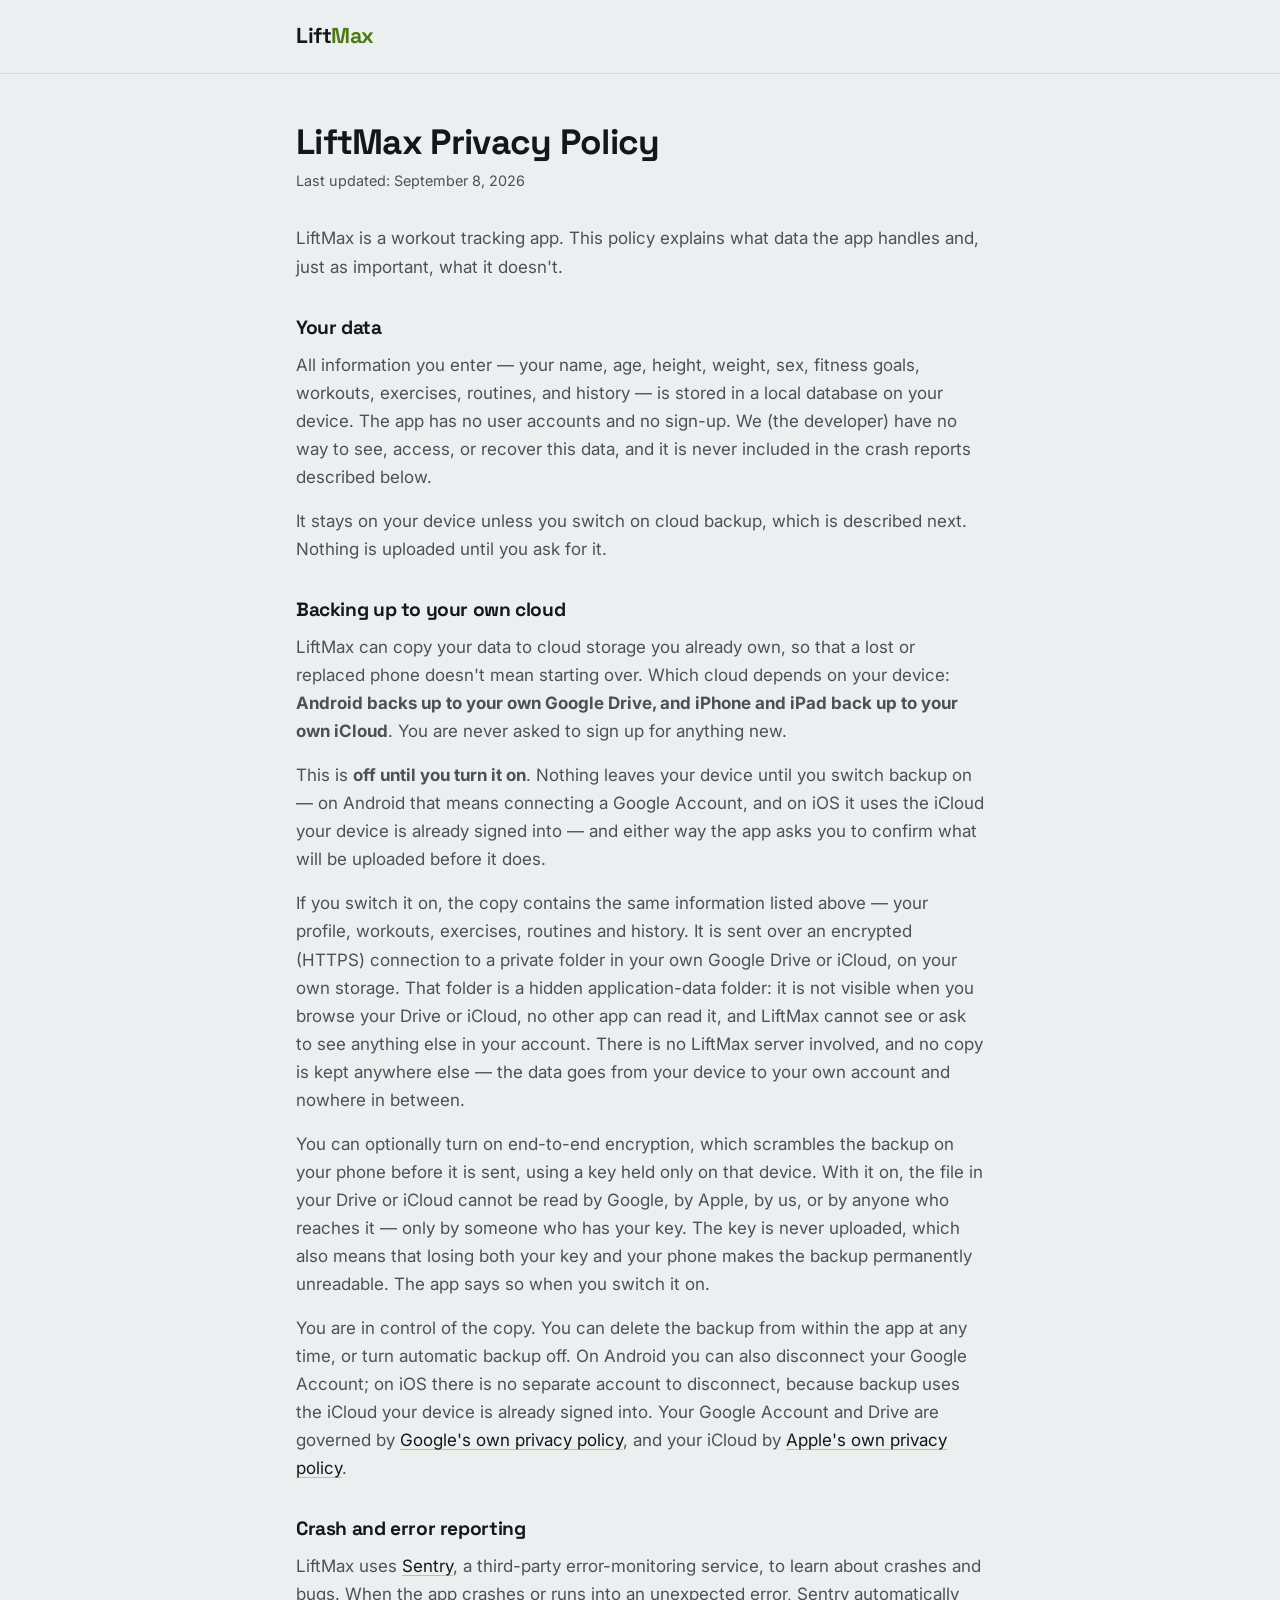
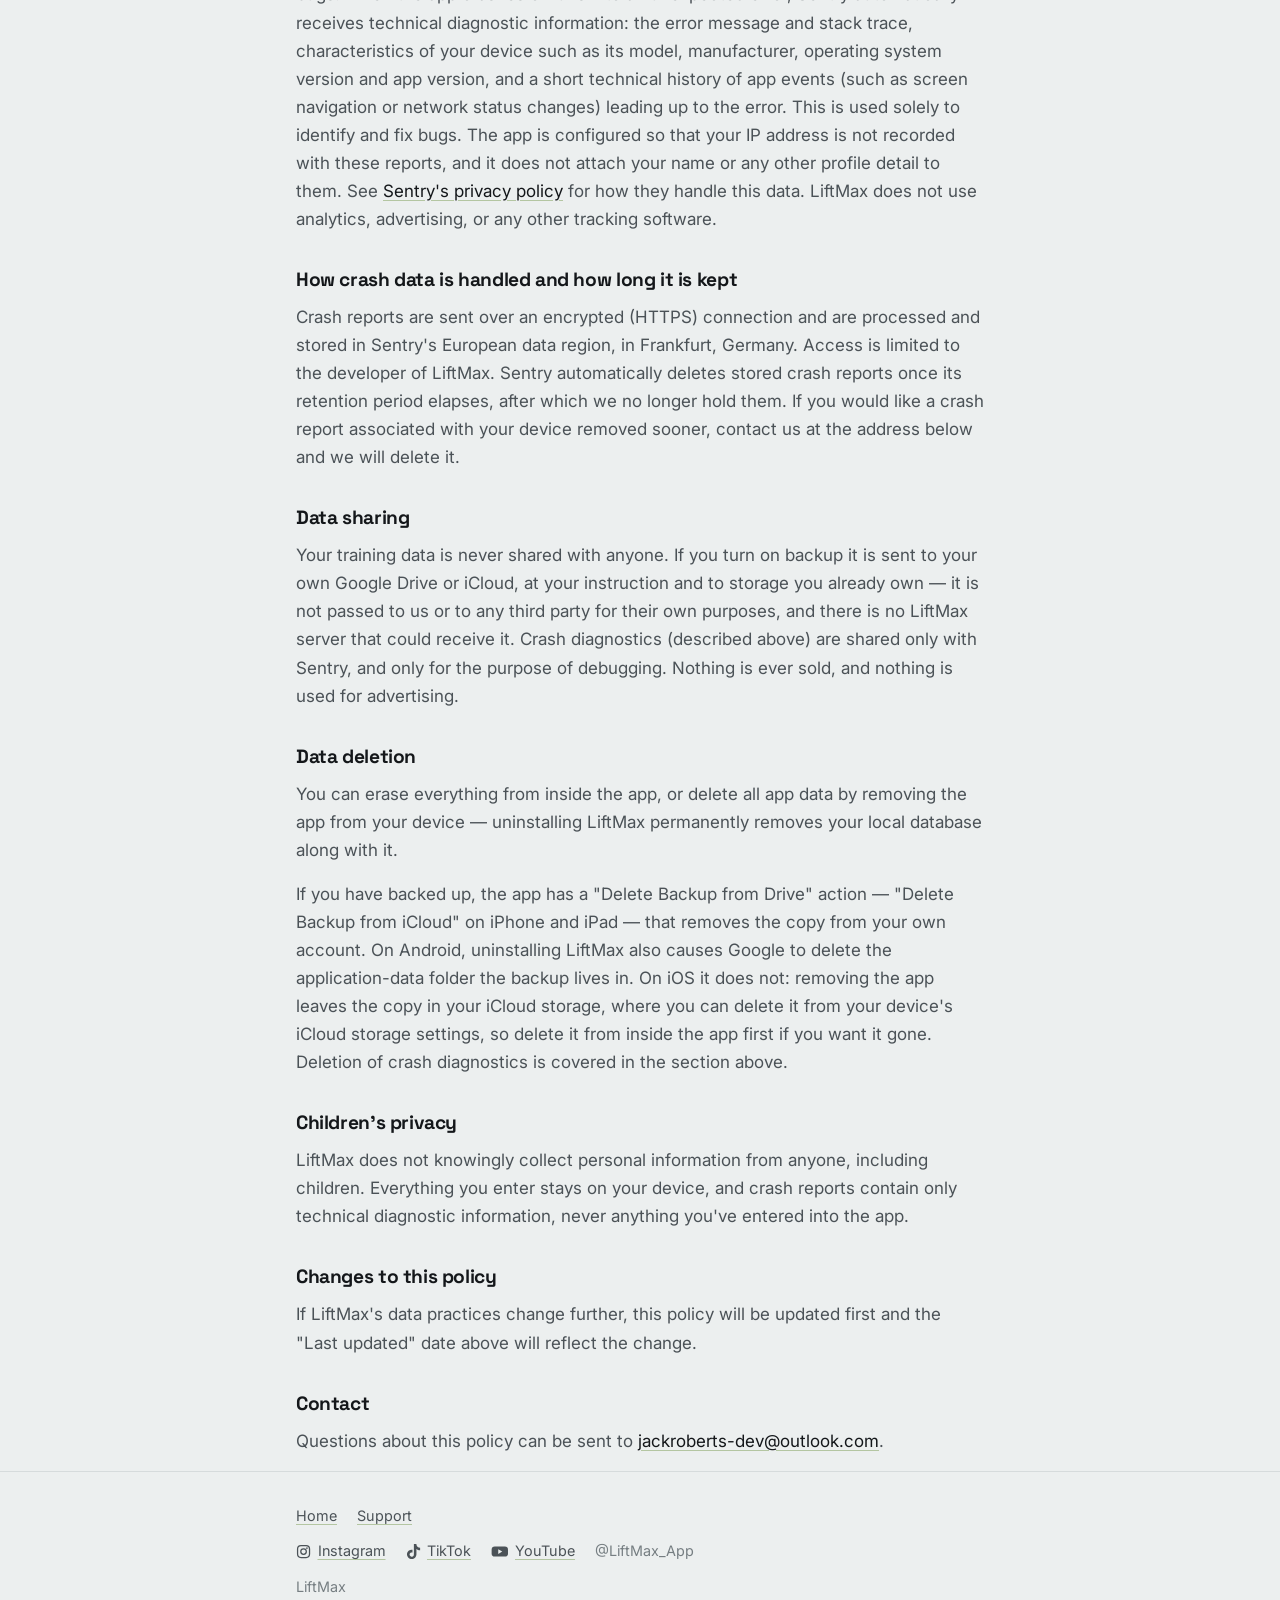
==== commit 12cce733: "Link the social accounts from every page's footer Instagram, TikTok and YouTube, each @LiftMax_App, " ====
--- a/privacy/index.html
+++ b/privacy/index.html
@@ -138,6 +138,12 @@
       <a href="../">Home</a>
       <a href="mailto:jackroberts-dev@outlook.com">Support</a>
     </nav>
+    <nav class="footer-social" aria-label="LiftMax on social media">
+      <a href="https://www.instagram.com/liftmax_app/" rel="me noopener"><svg viewBox="0 0 24 24" aria-hidden="true"><rect x="2.5" y="2.5" width="19" height="19" rx="5.5" fill="none" stroke="currentColor" stroke-width="2"/><circle cx="12" cy="12" r="4.4" fill="none" stroke="currentColor" stroke-width="2"/><circle cx="17.4" cy="6.6" r="1.3" fill="currentColor"/></svg>Instagram</a>
+      <a href="https://www.tiktok.com/@liftmax_app" rel="me noopener"><svg viewBox="0 0 24 24" aria-hidden="true"><path fill="currentColor" d="M12.525.02c1.31-.02 2.61-.01 3.91-.02.08 1.53.63 3.09 1.75 4.17 1.12 1.11 2.7 1.62 4.24 1.79v4.03c-1.44-.05-2.89-.35-4.2-.97-.57-.26-1.1-.59-1.62-.93-.01 2.92.01 5.84-.02 8.75-.08 1.4-.54 2.79-1.35 3.94-1.31 1.92-3.58 3.17-5.91 3.21-1.43.08-2.86-.31-4.08-1.03-2.02-1.19-3.44-3.37-3.65-5.71-.02-.5-.03-1-.01-1.49.18-1.9 1.12-3.72 2.58-4.96 1.66-1.44 3.98-2.13 6.15-1.72.02 1.48-.04 2.96-.04 4.44-.99-.32-2.15-.23-3.02.37-.63.41-1.11 1.04-1.36 1.75-.21.51-.15 1.07-.14 1.61.24 1.64 1.82 3.02 3.5 2.87 1.12-.01 2.19-.66 2.77-1.61.19-.33.4-.67.41-1.06.1-1.79.06-3.57.07-5.36.01-4.03-.01-8.05.02-12.07z"/></svg>TikTok</a>
+      <a href="https://www.youtube.com/@LiftMax_App" rel="me noopener"><svg viewBox="0 0 28 24" aria-hidden="true"><rect x="1" y="4" width="26" height="16" rx="5" fill="currentColor"/><path d="M11.5 8.2v7.6l6.4-3.8z" fill="var(--bg)"/></svg>YouTube</a>
+      <span class="footer-handle">@LiftMax_App</span>
+    </nav>
     <p style="margin:0">LiftMax</p>
   </div>
 </footer>
--- a/styles.css
+++ b/styles.css
@@ -21,6 +21,10 @@
   --accent-soft: rgba(198, 255, 60, 0.10);
   --accent-border: rgba(198, 255, 60, 0.35);
   --data: #3CD7FF;
+  /* Pro amber — premium/premiumSoft/premiumBorder in colors.ts. */
+  --premium: #FFC53C;
+  --premium-soft: rgba(255, 197, 60, 0.12);
+  --premium-border: rgba(255, 197, 60, 0.38);
 }
 
 @media (prefers-color-scheme: light) {
@@ -39,6 +43,10 @@
     --accent-soft: rgba(76, 122, 18, 0.10);
     --accent-border: rgba(76, 122, 18, 0.35);
     --data: #0E7FA3;
+    /* Deepened as in the app: neon amber on white is unreadable as text. */
+    --premium: #8A5A00;
+    --premium-soft: rgba(138, 90, 0, 0.10);
+    --premium-border: rgba(138, 90, 0, 0.35);
   }
 }
 
@@ -82,6 +90,18 @@
 .wordmark span { color: var(--accent); }
 /* On the inner pages the wordmark is the way back out. */
 a.wordmark { text-decoration: none; color: var(--text); }
+
+/* The homepage's header carries in-page links beside the wordmark. */
+header .wrap {
+  display: flex;
+  align-items: baseline;
+  justify-content: space-between;
+  gap: 1rem;
+  flex-wrap: wrap;
+}
+.top-nav { display: flex; gap: 1.25rem; font-size: 0.9rem; }
+.top-nav a { color: var(--text-secondary); text-decoration: none; }
+.top-nav a:hover { color: var(--text); }
 
 /* ── Hero ───────────────────────────────────────────────── */
 .hero { padding: 4.5rem 0 3.5rem; }
@@ -98,15 +118,12 @@
   max-width: 34rem;
 }
 
-.status {
-  display: inline-block;
-  font-size: 0.85rem;
-  color: var(--text-secondary);
-  background: var(--surface);
-  border: 1px solid var(--border);
-  border-radius: 999px;
-  padding: 0.3rem 0.85rem;
-}
+.hero .hero-note {
+  font-size: 0.9rem;
+  color: var(--text-muted);
+  margin: 0;
+}
+.hero-note a { color: var(--text-secondary); }
 
 /* ── The prescription card ──────────────────────────────── */
 /* A concrete example beats a paragraph describing one. This is the
@@ -155,8 +172,31 @@
 section:first-of-type { border-top: 0; }
 
 h2 {
-  font-size: 1.5rem;
+  font-size: clamp(1.6rem, 4.5vw, 2rem);
   font-weight: 700;
+  margin: 0 0 1.25rem;
+  text-wrap: balance;
+}
+
+/* The small label over each section's heading — the same device as the
+   store panels' "EVERY SESSION" line, so the site and the listing read as
+   one thing. Muted rather than volt: the accent is spent elsewhere. */
+.eyebrow {
+  font-family: 'JetBrains Mono', ui-monospace, monospace;
+  font-size: 0.75rem;
+  font-weight: 500;
+  text-transform: uppercase;
+  letter-spacing: 0.14em;
+  color: var(--text-muted);
+  margin: 0 0 0.6rem;
+}
+
+/* A one-line claim that should land before the paragraph explaining it. */
+.statement {
+  font-family: 'Space Grotesk', system-ui, sans-serif;
+  font-size: 1.3rem;
+  font-weight: 700;
+  letter-spacing: -0.01em;
   margin: 0 0 1.25rem;
 }
 p { margin: 0 0 1rem; }
@@ -183,6 +223,8 @@
   border-radius: 14px;
   padding: 1.5rem;
 }
+.support .lead { margin-bottom: 0.75rem; }
+.support-note { font-size: 0.9rem; color: var(--text-secondary); margin: 0.75rem 0 0; }
 .email {
   font-family: 'JetBrains Mono', ui-monospace, monospace;
   font-size: 0.95rem;
@@ -211,7 +253,15 @@
   color: var(--text-muted);
 }
 footer a { color: var(--text-secondary); }
+footer .footer-name { margin: 0; }
 footer nav { margin-bottom: 0.75rem; display: flex; gap: 1.25rem; flex-wrap: wrap; }
+/* The same handle on all three, said once at the end rather than three times.
+   Marks in the link colour, not the platforms' own: they sit in a footer, and
+   the accent is kept for the app. */
+footer .footer-social { align-items: center; }
+footer .footer-social a { display: inline-flex; align-items: center; gap: 0.4rem; }
+footer .footer-social svg { height: 1.05em; width: auto; flex: none; }
+footer .footer-handle { color: var(--text-muted); }
 
 @media (max-width: 30rem) {
   body { font-size: 16px; }
@@ -230,7 +280,7 @@
 
 h3 {
   font-family: 'Space Grotesk', system-ui, sans-serif;
-  font-size: 1.1rem;
+  font-size: 1.25rem;
   font-weight: 700;
   letter-spacing: -0.01em;
   margin: 2rem 0 0.75rem;
@@ -545,9 +595,186 @@
   border-color: var(--accent-border);
 }
 
+/* ── LiftMax Pro ────────────────────────────────────────────────── */
+/* Pro gets --premium, the app's own amber for everything Pro (the lock
+   cards, the paywall), so the site and the app mark it the same way. Not
+   the accent: that is the reward signal (see the top of this file), and a
+   product being on sale is not one. The panel's glow is the store panels'
+   volt glow, recoloured to match. */
+.pro-panel {
+  position: relative;
+  overflow: hidden;
+  padding: 2.25rem 1.75rem 2rem;
+  margin: 0 0 1.25rem;
+  border: 1px solid var(--premium-border);
+  border-radius: 18px;
+  background:
+    radial-gradient(120% 90% at 50% -10%, var(--premium-soft), transparent 70%),
+    var(--surface);
+}
+.eyebrow-pro { color: var(--premium); display: flex; align-items: center; gap: 0.75rem; }
+.pro-tag {
+  font-family: 'Inter', system-ui, sans-serif;
+  font-size: 0.65rem;
+  letter-spacing: 0.08em;
+  font-weight: 600;
+  color: var(--premium);
+  border: 1px solid var(--premium-border);
+  background: var(--premium-soft);
+  border-radius: 999px;
+  padding: 0.15rem 0.6rem;
+}
+.pro .pro-title {
+  font-size: clamp(1.9rem, 5.5vw, 2.6rem);
+  margin: 0 0 1rem;
+  text-wrap: balance;
+}
+.pro-title span { color: var(--premium); }
+.pro-lede {
+  font-size: 1.1rem;
+  color: var(--text-secondary);
+  max-width: 34rem;
+  margin: 0 0 1.5rem;
+}
+.pro-terms {
+  list-style: none;
+  padding: 0;
+  margin: 0;
+  display: flex;
+  flex-wrap: wrap;
+  gap: 0.5rem;
+}
+.pro-terms li {
+  margin: 0;
+  font-size: 0.85rem;
+  font-weight: 500;
+  color: var(--text);
+  background: var(--surface-raised);
+  border: 1px solid var(--border);
+  border-radius: 999px;
+  padding: 0.3rem 0.85rem;
+}
+
+.pro-grid {
+  display: grid;
+  grid-template-columns: repeat(2, minmax(0, 1fr));
+  gap: 1rem;
+  margin: 0 0 1.25rem;
+}
+.pro-card {
+  background: var(--surface);
+  border: 1px solid var(--border);
+  border-radius: 14px;
+  padding: 1.4rem 1.5rem;
+}
+/* Programs (the headline) and MaxStats (the most to say) take a full row
+   each; the two in-context features share the last one. */
+.pro-card-wide { grid-column: 1 / -1; }
+.pro-card-head {
+  display: flex;
+  gap: 0.9rem;
+  align-items: flex-start;
+  margin: 0 0 1rem;
+}
+.pro-icon {
+  flex: none;
+  display: grid;
+  place-items: center;
+  width: 2.5rem;
+  height: 2.5rem;
+  border-radius: 10px;
+  background: var(--premium-soft);
+  border: 1px solid var(--premium-border);
+}
+.pro-icon svg {
+  width: 1.3rem;
+  height: 1.3rem;
+  fill: none;
+  stroke: var(--premium);
+  stroke-width: 1.8;
+  stroke-linecap: round;
+  stroke-linejoin: round;
+}
+.pro .pro-h {
+  font-size: 1.2rem;
+  margin: 0.05rem 0 0.15rem;
+}
+.pro-hook { color: var(--text); font-weight: 500; margin: 0; line-height: 1.4; }
+.pro-b { font-size: 0.92rem; color: var(--text-secondary); margin: 0 0 0.75rem; }
+.pro-points { margin: 0; padding-left: 1.1rem; font-size: 0.92rem; }
+.pro-points li { margin-bottom: 0.45rem; }
+.pro-points li::marker { color: var(--premium); }
+.pro-foot {
+  font-size: 0.82rem;
+  color: var(--text-muted);
+  margin: 0.9rem 0 0;
+  padding-top: 0.8rem;
+  border-top: 1px solid var(--border);
+}
+
+.pro-why {
+  border-left: 2px solid var(--premium);
+  padding: 0.25rem 0 0.25rem 1.1rem;
+  margin: 1.75rem 0;
+  font-size: 0.95rem;
+  color: var(--text-secondary);
+}
+.pro-why-h { font-weight: 600; color: var(--text); margin: 0 0 0.35rem; }
+
+.free-note {
+  background: var(--surface);
+  border: 1px solid var(--border);
+  border-radius: 14px;
+  padding: 1.4rem 1.5rem;
+}
+.free-note .free-h { margin: 0 0 1rem; font-size: 1.1rem; }
+.checks {
+  list-style: none;
+  padding: 0;
+  margin: 0 0 1rem;
+  display: grid;
+  grid-template-columns: repeat(2, minmax(0, 1fr));
+  gap: 0.5rem 1.5rem;
+}
+.checks li {
+  margin: 0;
+  font-size: 0.92rem;
+  padding-left: 1.6rem;
+  position: relative;
+}
+/* A drawn tick in the muted text colour: these are promises, not rewards,
+   so they stay off the accent too. */
+.checks li::before {
+  content: "";
+  position: absolute;
+  left: 0.2rem;
+  top: 0.3rem;
+  width: 0.7rem;
+  height: 0.4rem;
+  border-left: 2px solid var(--text-secondary);
+  border-bottom: 2px solid var(--text-secondary);
+  transform: rotate(-45deg);
+}
+.free-foot { font-size: 0.88rem; color: var(--text-muted); margin: 0; }
+
 /* ── Narrow screens ─────────────────────────────────────────────── */
 @media (max-width: 46rem) {
-  .shots { grid-template-columns: 1fr; gap: 1.75rem; max-width: 22rem; }
+  /* Six stacked full-width phones is a lot of scrolling; a sideways strip
+     keeps the set to one screen's height, with the next shot peeking in to
+     say there is more. Bleeds to the screen edge, padded back to the gutter. */
+  .shots {
+    display: flex;
+    gap: 1rem;
+    overflow-x: auto;
+    scroll-snap-type: x mandatory;
+    margin: 0 -1.5rem;
+    padding: 0 1.5rem 0.5rem;
+    scroll-padding: 0 1.5rem;
+  }
+  .shots figure { flex: 0 0 62%; max-width: 15rem; scroll-snap-align: start; }
+  .pro-grid { grid-template-columns: 1fr; }
+  .checks { grid-template-columns: 1fr; }
+  .pro-panel { padding: 1.75rem 1.25rem 1.5rem; }
   .insets { grid-template-columns: 1fr; }
   .demo-working { grid-template-columns: 1fr; }
 }
@@ -563,3 +790,54 @@
   .demo-opts { grid-template-columns: 1fr; }
   .demo-facts { grid-template-columns: 1fr; }
 }
+
+/* ── Store badges ───────────────────────────────────────────────────
+   Apple's and Google's official artwork, self-hosted rather than
+   hotlinked, as both sets of brand guidelines ask.
+
+   Sizing is done on the artwork inside each badge, not on the files,
+   because the two are drawn differently: Google's PNG bakes its required
+   clear space into the canvas (a 41px inset on a 250px-tall image, so the
+   badge itself is only 67.2% of the file), while Apple's SVG is the badge
+   edge to edge and needs its clear space added here. Both end up 44px of
+   visible badge in a 66px box, which is what keeps them on a shared
+   baseline at a matching weight. If either file is ever re-downloaded,
+   re-check that inset before trusting these numbers. */
+.get {
+  display: flex;
+  flex-wrap: wrap;
+  align-items: center;
+  gap: 0.5rem;
+  margin: 0 0 1.25rem;
+}
+/* No border, background or hover tint: the badges are fixed artwork that
+   the guidelines forbid decorating, so the link is the badge itself. */
+.store { display: block; text-decoration: none; }
+.store img { display: block; width: auto; }
+
+.store-play img { height: 66px; }
+
+/* 11px all round is Apple's 10%-of-height clear space, and lands the
+   badge at the same 66px box height as Google's padded canvas. */
+.store-apple { padding: 11px; }
+.store-apple img { height: 44px; }
+
+/* The artwork carries no focus styling of its own. */
+.store:focus-visible {
+  outline: 2px solid var(--accent);
+  outline-offset: 2px;
+  border-radius: 10px;
+}
+
+/* At full size the pair measures ~340px, against 342px of content width on a
+   390px phone. Two pixels of slack is not slack, so the badges step down here
+   to 40px of visible badge — Apple's stated minimum height, and the floor this
+   row is allowed to reach. That leaves the pair at ~300px, comfortably inside
+   the gutter. If they ever need to be bigger, let the row wrap instead of
+   going under 40. */
+@media (max-width: 30rem) {
+  .get { gap: 0.25rem; }
+  .store-play img { height: 60px; }
+  .store-apple { padding: 10px; }
+  .store-apple img { height: 40px; }
+}
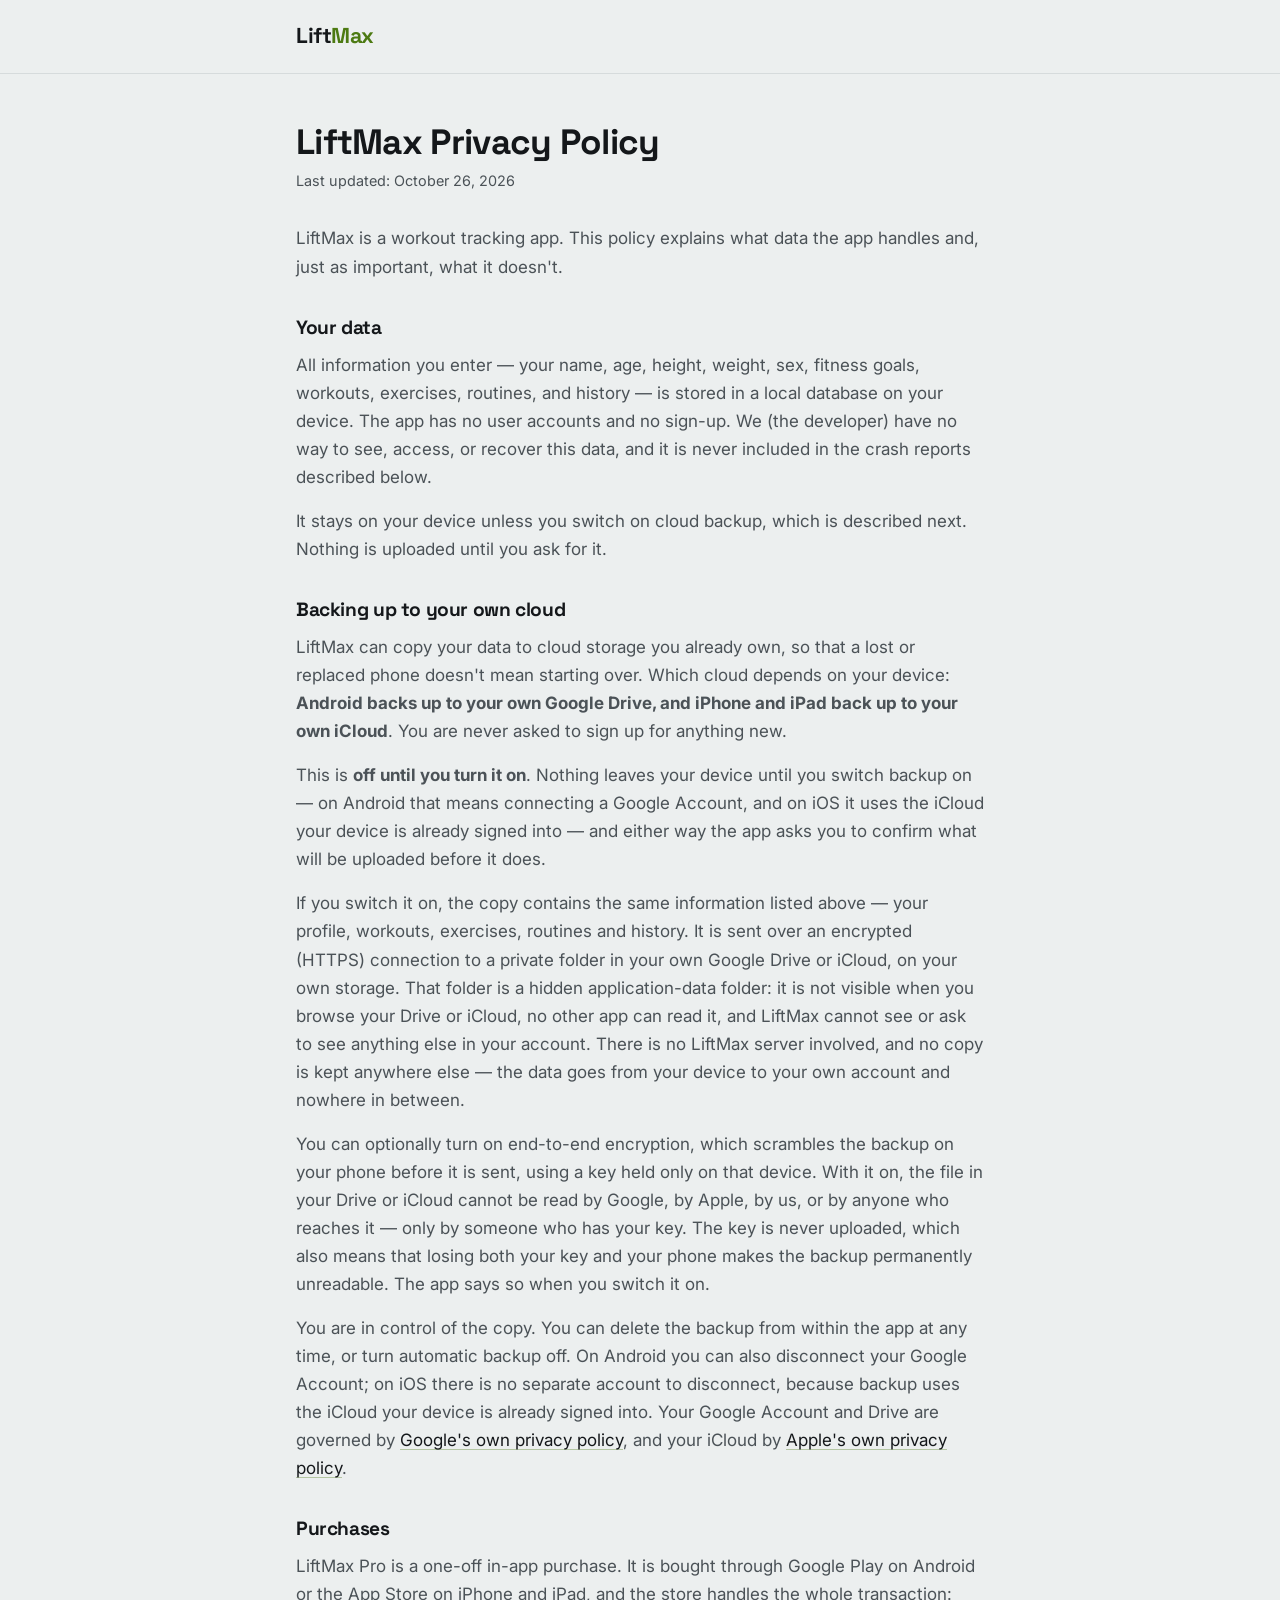
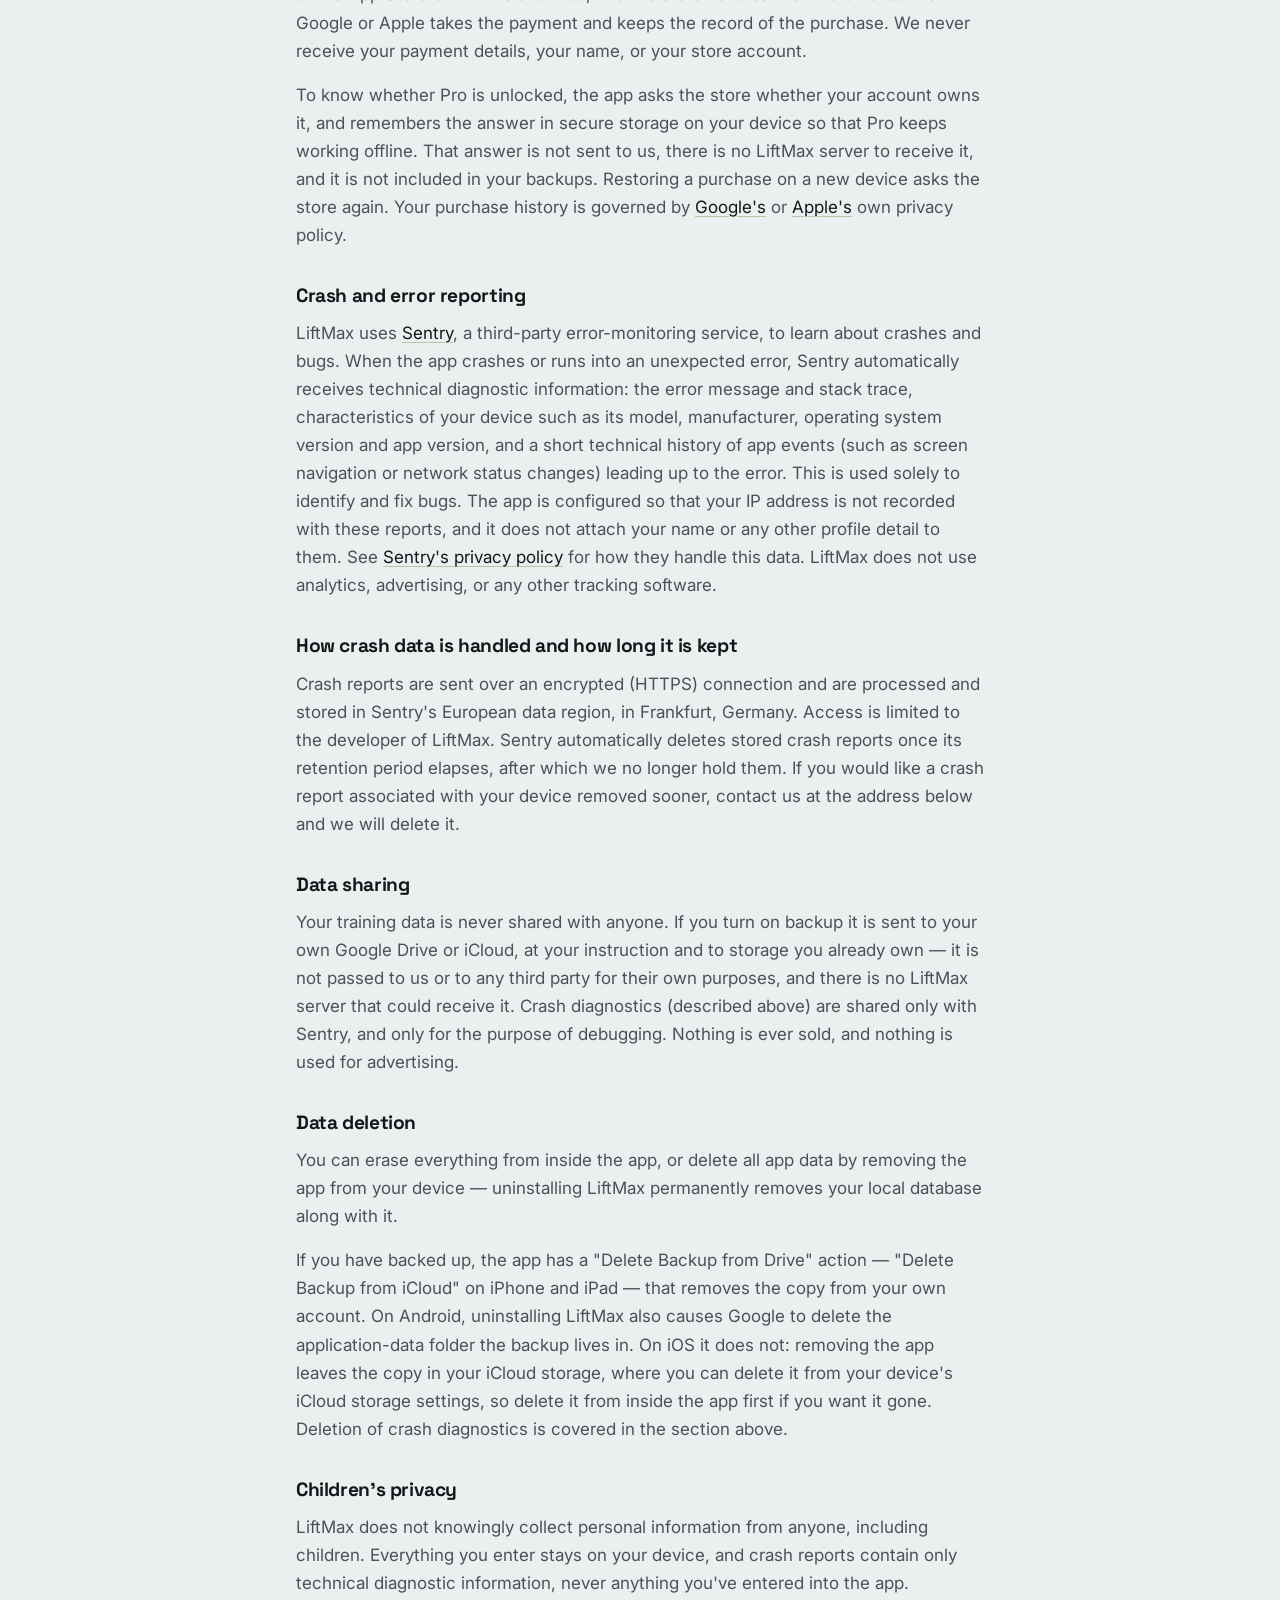
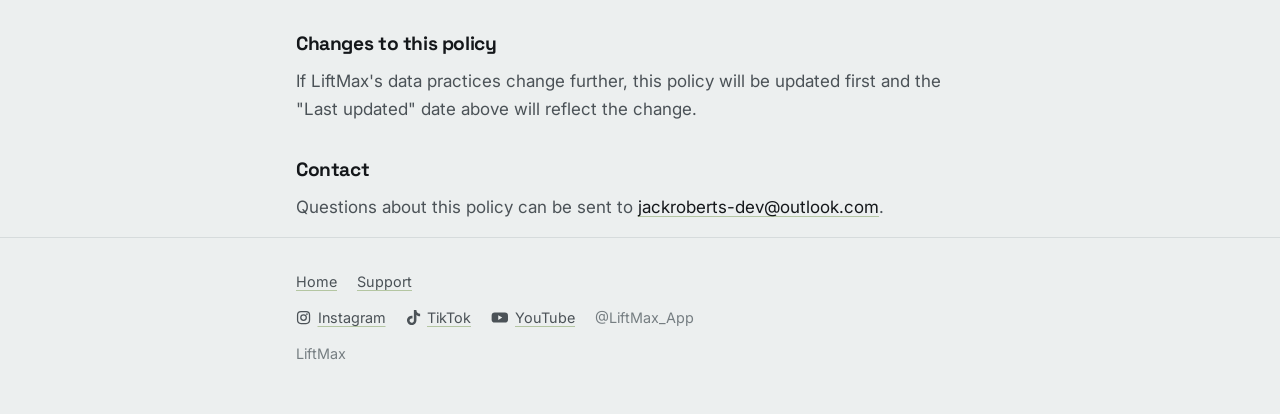
==== commit 455cae80: "Add purchases to the privacy policy, for LiftMax Pro Co-Authored-By: Claude Opus 5.5 <noreply@anthro" ====
--- a/privacy/index.html
+++ b/privacy/index.html
@@ -29,7 +29,9 @@
      with each other. Presentation moved onto the site's stylesheet without
      touching a word; the September 2026 edit is the first change to the text
      itself, and it exists because the app now backs up to iCloud on iOS and
-     this document named only Google. ──────────────────────────────────── -->
+     this document named only Google. The October 2026 edit adds purchases,
+     for LiftMax Pro; play-data-safety.md explains why it changes no store
+     declaration. ──────────────────────────────────── -->
 
 <header>
   <div class="wrap">
@@ -40,7 +42,7 @@
 <main class="wrap">
   <div class="prose">
     <h1>LiftMax Privacy Policy</h1>
-    <p class="updated">Last updated: September 8, 2026</p>
+    <p class="updated">Last updated: October 26, 2026</p>
 
 <p>LiftMax is a workout tracking app. This policy explains what data the app handles and, just as
 important, what it doesn't.</p>
@@ -80,6 +82,18 @@
 into. Your Google Account and Drive are governed by
 <a href="https://policies.google.com/privacy">Google's own privacy policy</a>, and your iCloud by
 <a href="https://www.apple.com/legal/privacy/">Apple's own privacy policy</a>.</p>
+
+<h2>Purchases</h2>
+<p>LiftMax Pro is a one-off in-app purchase. It is bought through Google Play on Android or the
+App Store on iPhone and iPad, and the store handles the whole transaction: Google or Apple takes the
+payment and keeps the record of the purchase. We never receive your payment details, your name, or
+your store account.</p>
+<p>To know whether Pro is unlocked, the app asks the store whether your account owns it, and
+remembers the answer in secure storage on your device so that Pro keeps working offline. That answer
+is not sent to us, there is no LiftMax server to receive it, and it is not included in your backups.
+Restoring a purchase on a new device asks the store again. Your purchase history is governed by
+<a href="https://policies.google.com/privacy">Google's</a> or
+<a href="https://www.apple.com/legal/privacy/">Apple's</a> own privacy policy.</p>
 
 <h2>Crash and error reporting</h2>
 <p>LiftMax uses <a href="https://sentry.io">Sentry</a>, a third-party error-monitoring service, to
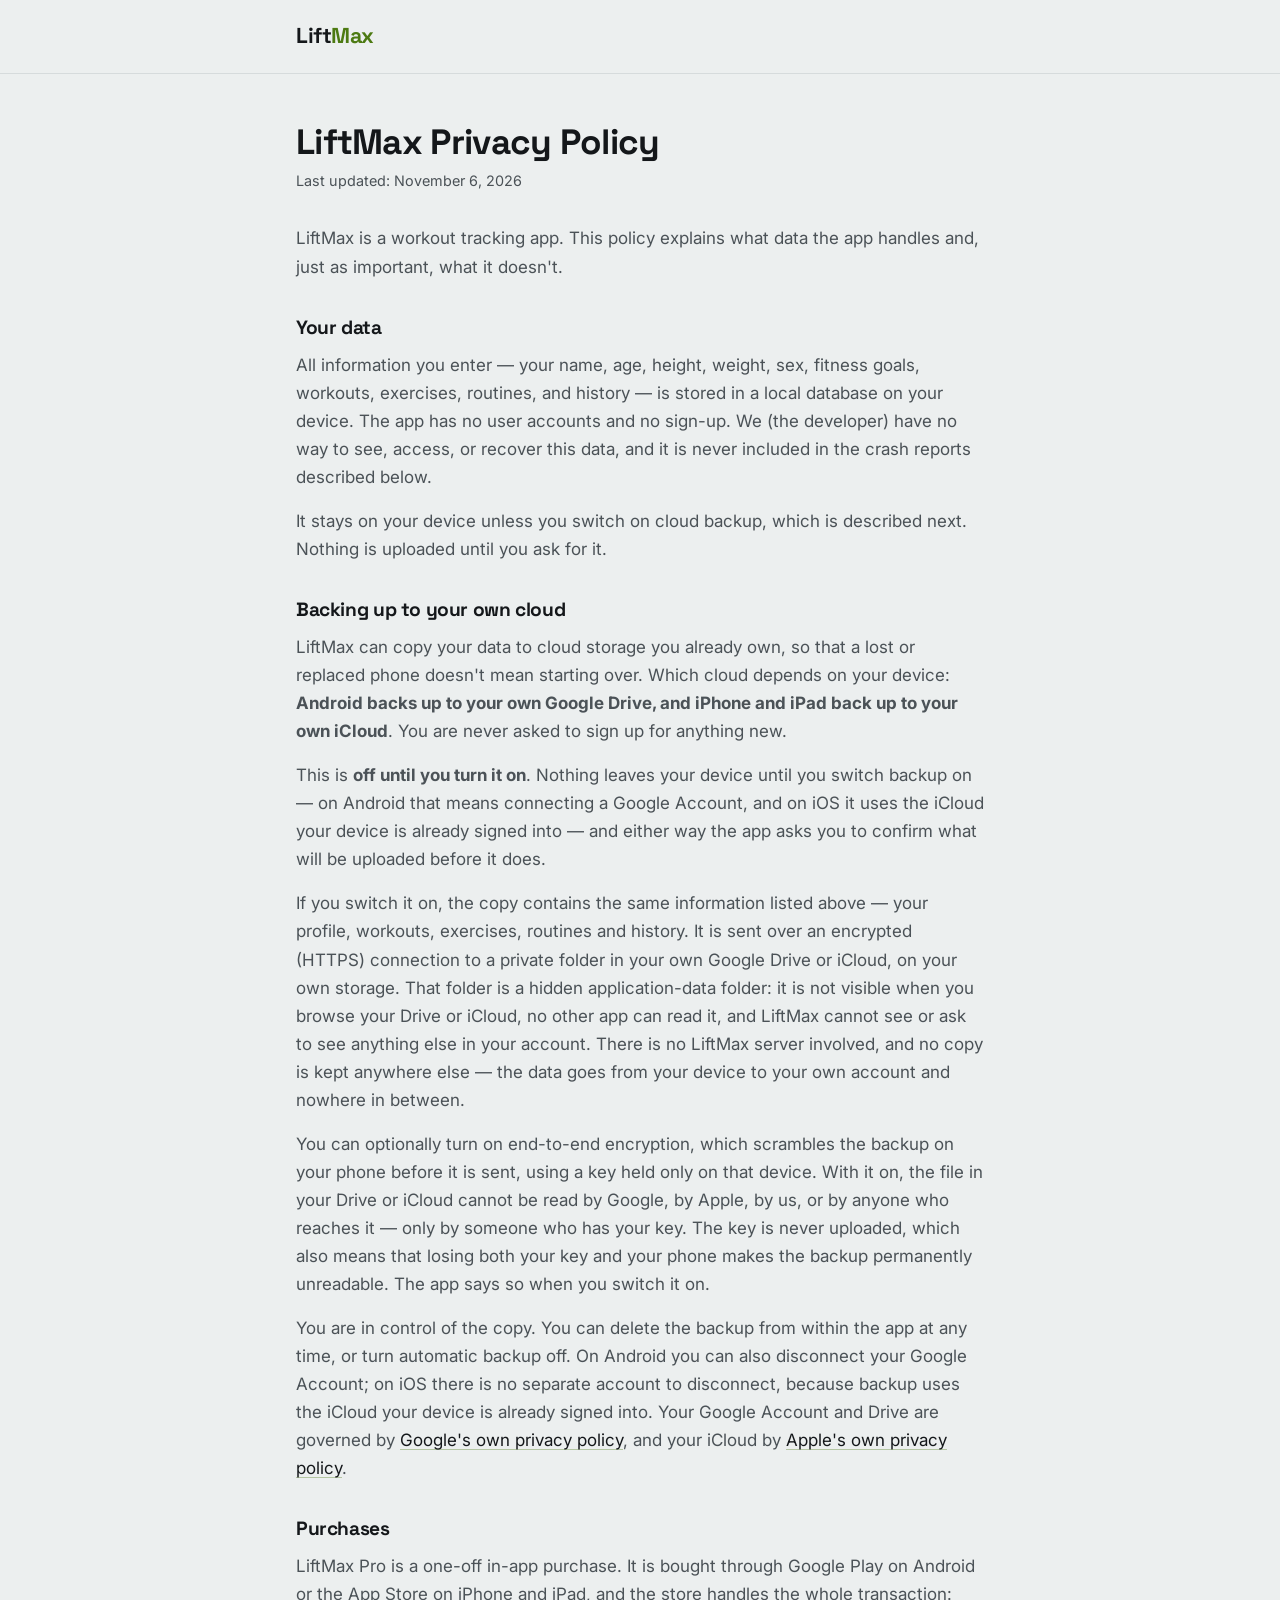
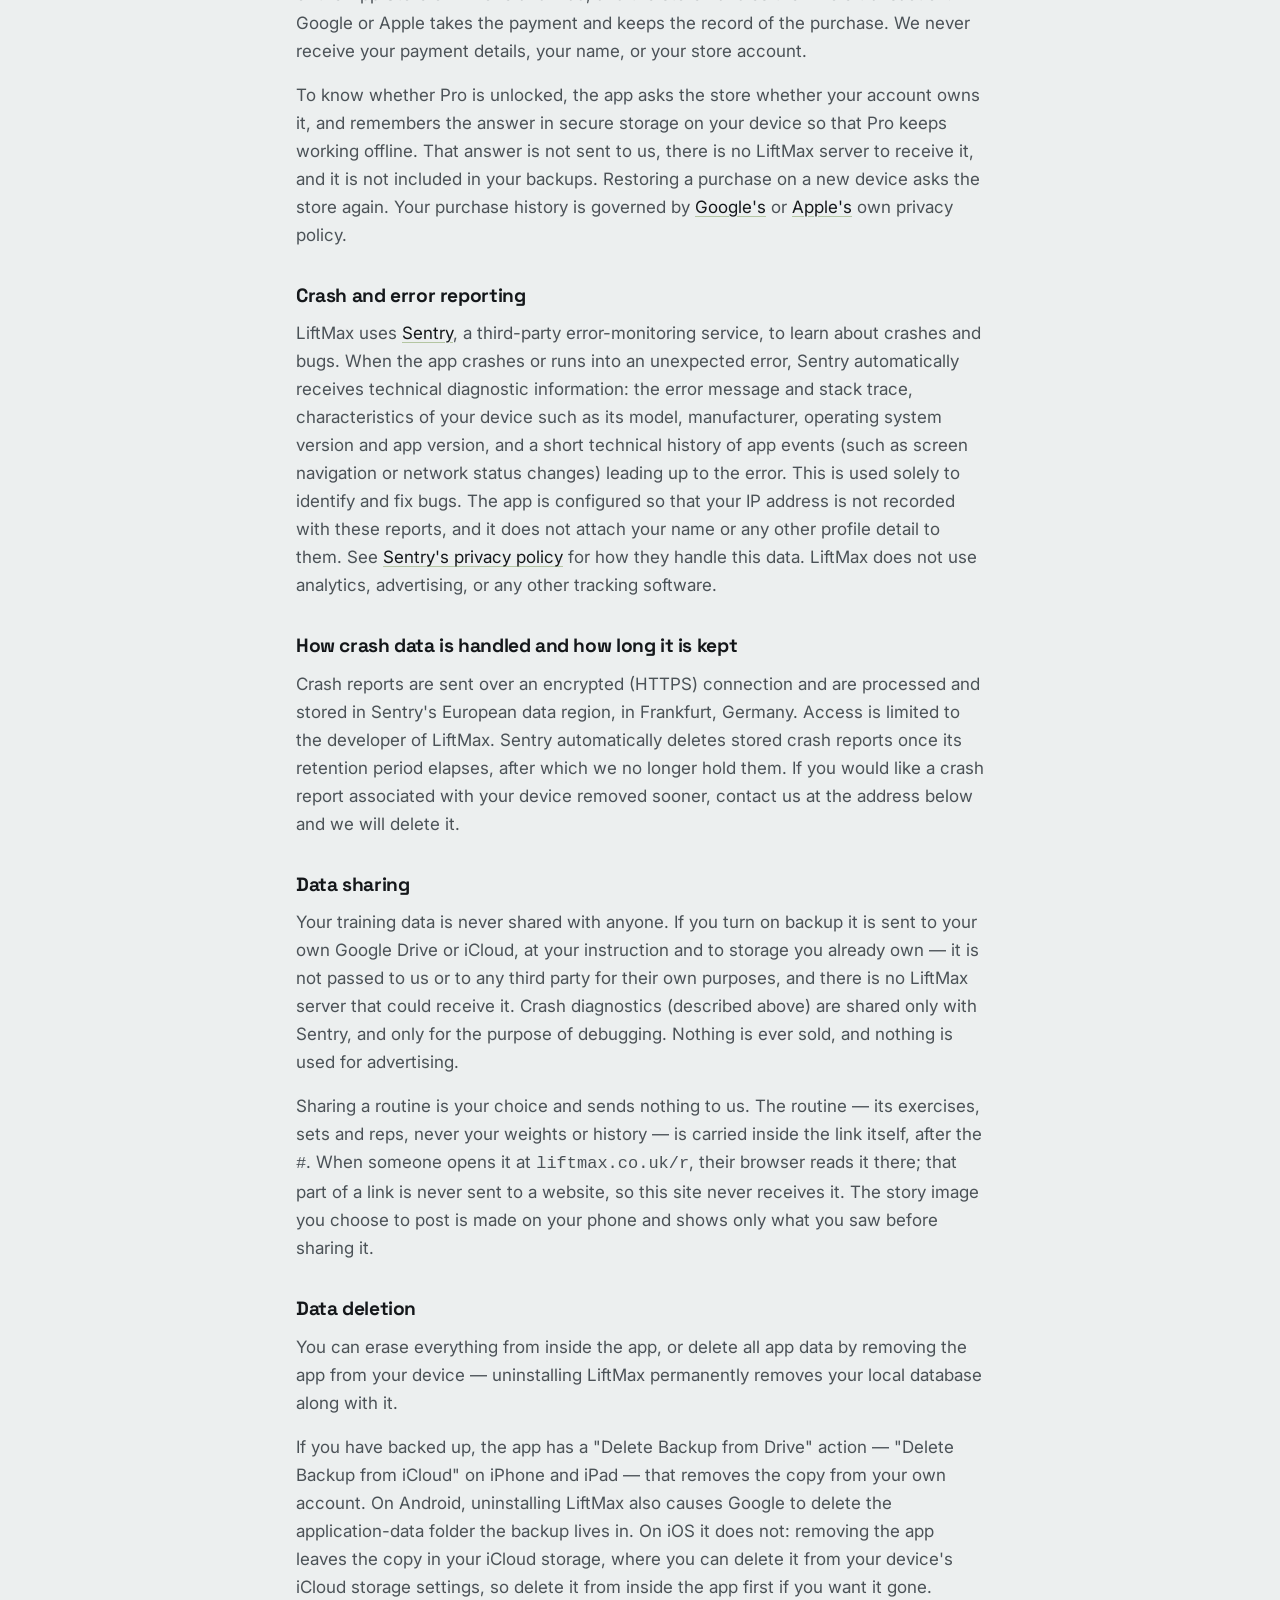
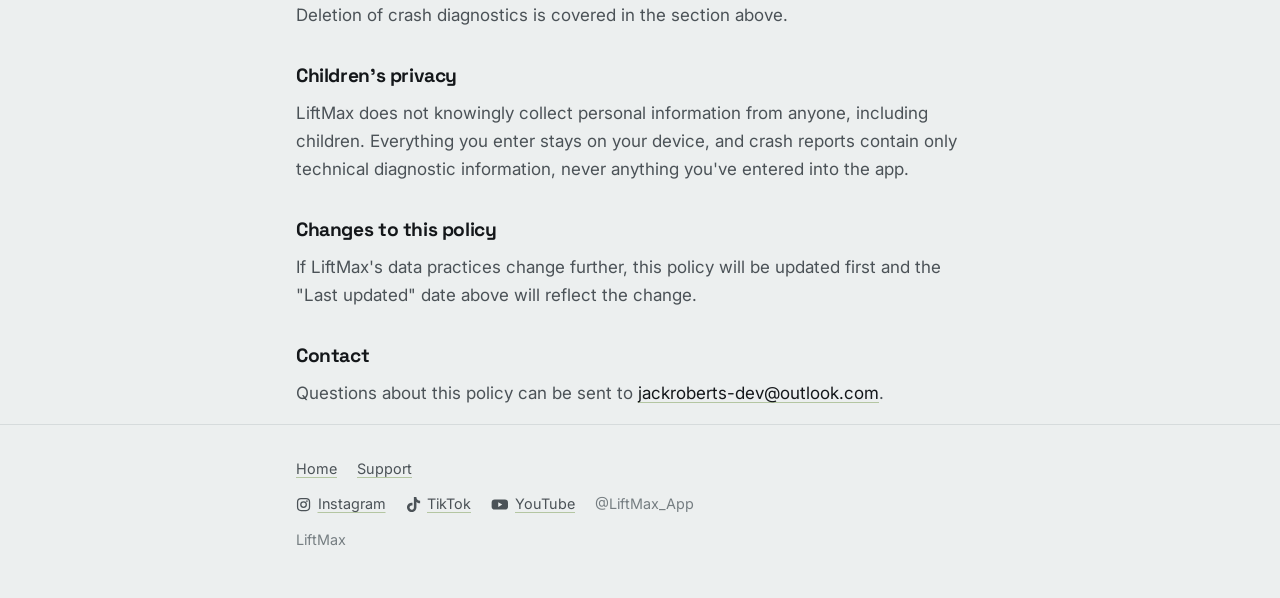
==== commit 567b469d: "Add /r for shared routines, and the Apple app-site association /r decodes a routine shared from the " ====
--- a/privacy/index.html
+++ b/privacy/index.html
@@ -42,7 +42,7 @@
 <main class="wrap">
   <div class="prose">
     <h1>LiftMax Privacy Policy</h1>
-    <p class="updated">Last updated: October 26, 2026</p>
+    <p class="updated">Last updated: November 6, 2026</p>
 
 <p>LiftMax is a workout tracking app. This policy explains what data the app handles and, just as
 important, what it doesn't.</p>
@@ -121,6 +121,12 @@
 receive it. Crash diagnostics (described above) are shared only with Sentry, and only for the
 purpose of debugging. Nothing is ever sold, and nothing is used for advertising.</p>
 
+<p>Sharing a routine is your choice and sends nothing to us. The routine &mdash; its exercises, sets
+and reps, never your weights or history &mdash; is carried inside the link itself, after the
+<code>#</code>. When someone opens it at <code>liftmax.co.uk/r</code>, their browser reads it there;
+that part of a link is never sent to a website, so this site never receives it. The story image you
+choose to post is made on your phone and shows only what you saw before sharing it.</p>
+
 <h2>Data deletion</h2>
 <p>You can erase everything from inside the app, or delete all app data by removing the app from
 your device &mdash; uninstalling LiftMax permanently removes your local database along with it.</p>
